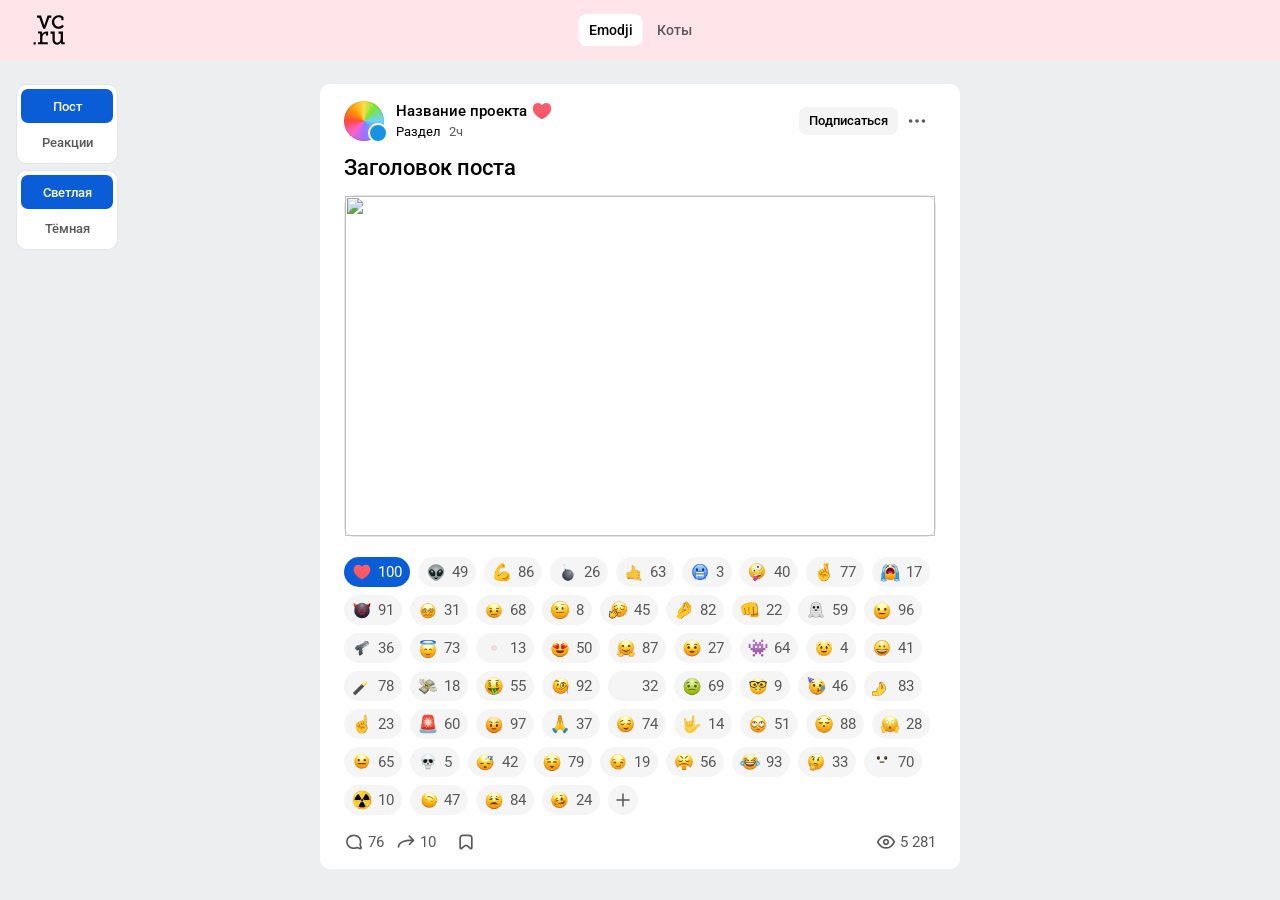
==== reactions/index.html @ 7b01ddb4 "Add files via upload" ====
<!DOCTYPE html>
<html lang="ru">
<head>
<meta charset="utf-8">
<meta name="viewport" content="width=device-width, initial-scale=1">
<title>vc.ru Card Template</title>
<link href="https://fonts.googleapis.com/css2?family=Roboto:wght@400;500;900&display=swap" rel="stylesheet">
<style>
  * { box-sizing: border-box; margin: 0; padding: 0; }

  body {
    background: #edeef0;
    font-family: 'Roboto', sans-serif;
    display: flex;
    justify-content: center;
    padding: 84px 16px 24px;
  }

  .site-header {
    position: fixed;
    top: 0;
    left: 0;
    z-index: 10;
    width: 100%;
    height: 60px;
    background: #FFE5EA;
    display: flex;
    align-items: center;
    padding: 0 24px;
  }

  .site-logo {
    display: flex;
    align-items: center;
    justify-content: center;
    width: 52px;
    height: 52px;
    color: #000;
  }

  .site-logo svg path {
    fill: currentColor;
  }

  .reaction-pack-switcher {
    position: absolute;
    left: 50%;
    transform: translateX(-50%);
    display: flex;
    align-items: center;
    gap: 4px;
  }

  .reaction-pack-link {
    padding: 6px 10px;
    color: #595959;
    border-radius: 8px;
    font-size: 14px;
    font-weight: 500;
    line-height: 20px;
    text-decoration: none;
  }

  .reaction-pack-link:hover { background: rgba(0, 0, 0, 0.06); }

  .reaction-pack-link.is-active {
    color: #000;
    background: #fff;
  }

  .reaction-pack-link:focus-visible {
    outline: 3px solid #418AF4;
    outline-offset: 1px;
  }

  .view-switcher,
  .theme-switcher {
    position: fixed;
    left: 16px;
    z-index: 9;
    display: flex;
    flex-direction: column;
    gap: 2px;
    padding: 4px;
    background: #fff;
    border: 1px solid rgba(0,0,0,0.10);
    border-radius: 10px;
  }

  .view-switcher { top: 84px; }
  .theme-switcher { top: 170px; }

  .view-switch,
  .theme-switch {
    width: 92px;
    height: 34px;
    padding: 0 10px;
    color: #595959;
    background: transparent;
    border: 0;
    border-radius: 7px;
    font-family: 'Roboto', sans-serif;
    font-size: 13px;
    font-weight: 500;
    cursor: pointer;
  }

  .view-switch:hover,
  .theme-switch:hover {
    background: #F4F4F4;
  }

  .view-switch.is-active,
  .theme-switch.is-active {
    color: #fff;
    background: #0B5DD7;
  }

  .view-switch:focus-visible,
  .theme-switch:focus-visible {
    outline: 3px solid #418AF4;
    outline-offset: 1px;
  }

  [hidden] {
    display: none !important;
  }

  /* Карточка */
  .post-card {
    width: 640px;
    max-width: 100%;
    background: #fff;
    border-radius: 10px;
    overflow: hidden;
  }

  .post-inner {
    padding: 0 24px;
  }

  /* Шапка */
  .post-header {
    display: flex;
    align-items: center;
    justify-content: space-between;
    padding: 16px 0 12px;
  }

  .author-block {
    display: flex;
    align-items: center;
    gap: 12px;
  }

  /* Аватар с градиентом */
  .avatar-wrap {
    position: relative;
    width: 40px;
    height: 40px;
    flex-shrink: 0;
  }

  .avatar-main {
    width: 40px;
    height: 40px;
    border-radius: 50%;
    background: conic-gradient(
      from 90deg,
      #6ed0ff 0deg,
      #61a1ff 42deg,
      #9d70ff 89deg,
      #ff60c7 137deg,
      #ff483e 180deg,
      #ff9400 223deg,
      #ffde48 270deg,
      #7ae632 306deg,
      #6fd1ff 359deg,
      #6ed0ff 360deg
    );
    outline: 1px solid rgba(0,0,0,0.10);
    outline-offset: -1px;
  }

  /* vc.ru-бейдж */
  .avatar-badge {
    position: absolute;
    bottom: -2px;
    right: -4px;
    width: 20px;
    height: 20px;
    border-radius: 50%;
    background: #1693E5;
    border: 2px solid #fff;
  }

  .author-info {
    display: flex;
    flex-direction: column;
    gap: 1px;
  }

  .author-name-row {
    display: flex;
    align-items: center;
    gap: 4px;
  }

  .author-name {
    font-size: 15px;
    font-weight: 500;
    color: #000;
    line-height: 22px;
  }

  .author-name-badge {
    width: 22px;
    height: 22px;
    flex-shrink: 0;
    display: flex;
    align-items: center;
    justify-content: center;
  }

  .author-name-badge-image {
    display: block;
    width: 100%;
    height: 100%;
    object-fit: contain;
  }

  .reaction-icon {
    display: flex;
    align-items: center;
    justify-content: center;
    width: 20px;
    height: 20px;
    flex-shrink: 0;
  }

  .reaction-icon-image {
    display: block;
    width: 100%;
    height: 100%;
    object-fit: contain;
  }

  .reaction-webp-image {
    display: block;
    width: 100%;
    height: 100%;
    object-fit: contain;
  }


  .author-meta {
    display: flex;
    align-items: center;
    gap: 8px;
  }

  .author-section {
    font-size: 13px;
    font-weight: 400;
    color: #000;
    line-height: 18px;
  }

  .author-time {
    font-size: 13px;
    color: #595959;
    line-height: 18px;
  }

  /* Кнопки справа */
  .header-actions {
    display: flex;
    align-items: center;
  }

  .btn-subscribe {
    font-family: 'Roboto', sans-serif;
    font-size: 13px;
    font-weight: 500;
    color: #000;
    background: #F4F4F4;
    border: none;
    border-radius: 8px;
    padding: 5px 10px;
    height: 28px;
    cursor: pointer;
    line-height: 18px;
  }
  .btn-subscribe:hover { background: #e8e8e8; }

  .btn-more {
    width: 38px;
    height: 38px;
    display: flex;
    align-items: center;
    justify-content: center;
    border: none;
    background: transparent;
    cursor: pointer;
    border-radius: 50%;
    padding: 9px 8px;
  }
  .btn-more:hover { background: #f4f4f4; }

  /* Заголовок */
  .post-title-row {
    padding-bottom: 12px;
    display: flex;
    align-items: center;
    gap: 6px;
  }

  .post-title {
    font-size: 22px;
    font-weight: 500;
    color: #000;
    line-height: 30px;
  }

  /* Контент-блок */
  .post-content {
    width: 592px;
    height: 342px;
    background: #fff;
    border-radius: 10px;
    border: 1px solid rgba(0,0,0,0.10);
    margin-bottom: 0;
    display: flex;
    align-items: center;
    justify-content: center;
    color: #bbb;
    font-size: 14px;
  }

  .post-image {
    display: block;
    width: 100%;
    height: 100%;
    object-fit: cover;
  }

  /* Реакции */
  .reactions-bar {
    padding-top: 20px;
    display: flex;
    align-items: center;
    flex-wrap: wrap;
    gap: 8px;
  }

  .reaction {
    display: flex;
    align-items: center;
    gap: 6px;
    padding: 4px 8px;
    border-radius: 80px;
    cursor: pointer;
    font-size: 15px;
    font-weight: 400;
    line-height: 22px;
    color: #595959;
  }

  .reaction-active {
    background: #0B5DD7;
    color: #fff;
  }

  .reaction-inactive {
    background: #F5F5F5;
  }
  .reaction-inactive:hover { background: #ebebeb; }

  .reaction-add {
    background: #F5F5F5;
    border-radius: 80px;
    width: 30px;
    height: 30px;
    display: flex;
    align-items: center;
    justify-content: center;
    cursor: pointer;
    color: #595959;
  }
  .reaction-add:hover { background: #ebebeb; }

  /* Экшен-бар */
  .action-bar {
    padding: 12px 0;
    display: flex;
    align-items: center;
    justify-content: space-between;
  }

  .action-left {
    display: flex;
    align-items: center;
    gap: 4px;
  }

  .action-btn {
    display: flex;
    align-items: center;
    gap: 4px;
    padding: 4px 8px 4px 0;
    border: none;
    background: transparent;
    cursor: pointer;
    border-radius: 56px;
    font-family: 'Roboto', sans-serif;
    font-size: 15px;
    color: #595959;
    line-height: 22px;
  }
  .action-btn:hover { background: #f4f4f4; }

  .action-icon-btn {
    width: 36px;
    height: 30px;
    display: flex;
    align-items: center;
    justify-content: center;
    border: none;
    background: transparent;
    cursor: pointer;
    border-radius: 8px;
    padding: 4px 8px;
  }
  .action-icon-btn:hover { background: #f4f4f4; }

  .action-right {
    display: flex;
    align-items: center;
    gap: 4px;
    padding-left: 12px;
    color: #595959;
    font-size: 15px;
    line-height: 22px;
  }


  body {
    align-items: flex-start;
    gap: 16px;
  }

  .reaction-panel {
    width: 290px;
    flex: 0 0 290px;
    display: grid;
    grid-template-columns: repeat(5, 44px);
    grid-auto-rows: 44px;
    column-gap: 12.5px;
    row-gap: 12px;
    padding: 10px;
    background: #fff;
    border-radius: 14px;
  }

  .reaction-panel-item {
    width: 44px;
    height: 44px;
    display: flex;
    align-items: center;
    justify-content: center;
  }

  .reaction-panel-image {
    display: block;
    width: 36px;
    height: 36px;
    object-fit: contain;
  }

  @media (max-width: 1000px) {
    body {
      flex-direction: column;
      align-items: center;
      padding-top: 180px;
    }

    .view-switcher {
      top: 68px;
    }

    .theme-switcher {
      top: 120px;
    }

    .view-switcher,
    .theme-switcher {
      flex-direction: row;
    }
  }

  /* Адаптив */
  @media (max-width: 640px) {
    body { padding: 180px 0 0; }
    .site-header { padding: 0 16px; }
    .post-card { border-radius: 0; }
    .post-content {
      width: 100%;
      height: auto;
      min-height: 400px;
    }
  }

  /* Темная тема */

  /* Плавные переходы */
  body, .site-header, .site-logo, .view-switcher, .theme-switcher, .view-switch, .theme-switch, .post-card, .post-title, .author-name, .author-time, .author-section,
  .btn-subscribe, .reaction-inactive, .reaction-add, .action-btn, .action-right,
  .post-content, .reaction-panel {
    transition: background-color 0.25s ease, color 0.25s ease, border-color 0.25s ease, box-shadow 0.25s ease;
  }

  /* Страница и карточка */
  [data-theme="dark"] body,
  [data-theme="dark"] .site-header,
  [data-theme="dark"] .view-switcher,
  [data-theme="dark"] .theme-switcher,
  [data-theme="dark"] .post-card,
  [data-theme="dark"] .reaction-panel { background: #000000; }
  [data-theme="dark"] .view-switcher,
  [data-theme="dark"] .theme-switcher { border-color: #2E2E2E; }
  [data-theme="dark"] .view-switch,
  [data-theme="dark"] .theme-switch { color: #969C9D; }
  [data-theme="dark"] .view-switch:hover,
  [data-theme="dark"] .theme-switch:hover { background: #333333; }
  [data-theme="dark"] .view-switch.is-active,
  [data-theme="dark"] .theme-switch.is-active { color: #FFFFFF; background: #418AF4; }
  [data-theme="dark"] .site-logo,
  [data-theme="dark"] .author-name,
  [data-theme="dark"] .author-section,
  [data-theme="dark"] .post-title { color: #FFFFFF; }
  [data-theme="dark"] .author-time { color: #969C9D; }
  [data-theme="dark"] .btn-subscribe { background: #333333; color: #FFFFFF; }
  [data-theme="dark"] .btn-subscribe:hover,
  [data-theme="dark"] .btn-more:hover { background: #2E2E2E; }
  [data-theme="dark"] .btn-more svg circle { fill: #FFFFFF; }
  [data-theme="dark"] .post-content { background: #000000; border-color: #2E2E2E; color: #969C9D; }
  [data-theme="dark"] .avatar-badge { border-color: #000000; }
  [data-theme="dark"] .reaction-pack-link { color: #969C9D; }
  [data-theme="dark"] .reaction-pack-link:hover { background: #333333; }
  [data-theme="dark"] .reaction-pack-link.is-active { color: #FFFFFF; background: #333333; }

  /* Реакции и экшен-бар */
  [data-theme="dark"] .reaction-active { background: #418AF4; color: #FFFFFF; }
  [data-theme="dark"] .reaction-inactive,
  [data-theme="dark"] .reaction-add { background: #333333; color: #969C9D; }
  [data-theme="dark"] .reaction-inactive:hover,
  [data-theme="dark"] .reaction-add:hover,
  [data-theme="dark"] .action-btn:hover,
  [data-theme="dark"] .action-icon-btn:hover { background: #2E2E2E; }
  [data-theme="dark"] .reaction-add svg path { stroke: #969C9D; }
  [data-theme="dark"] .action-btn { color: #FFFFFF; }
  [data-theme="dark"] .action-btn svg path,
  [data-theme="dark"] .action-icon-btn svg path { fill: #FFFFFF; }
  [data-theme="dark"] .action-right { color: #969C9D; }
  [data-theme="dark"] .action-right svg path { fill: #969C9D; }

  @media (prefers-reduced-motion: reduce) {
    body, .site-header, .site-logo, .view-switcher, .theme-switcher, .view-switch, .theme-switch, .post-card, .post-title, .author-name, .author-time, .author-section,
    .btn-subscribe, .reaction-inactive, .reaction-add, .action-btn, .action-right,
    .post-content, .reaction-panel {
      transition: none;
    }
  }
</style>
</head>
<body>

<header class="site-header">
  <div class="site-logo" aria-label="Логотип">
    <svg width="52" height="52" viewBox="0 0 52 52" fill="none" xmlns="http://www.w3.org/2000/svg" aria-hidden="true">
      <g clip-path="url(#clip0_24133_20602)">
        <path fill-rule="evenodd" clip-rule="evenodd" d="M34.5684 24.8497C36.8808 24.8497 38.6215 23.8743 39.9057 22.178L38.1906 20.8529C37.3202 22.0054 36.0019 22.6657 34.5684 22.6657C32.0598 22.6657 30.2423 20.5983 30.2423 18.0604C30.2423 15.5224 32.0299 13.3384 34.6409 13.3384C35.8014 13.3384 36.6205 13.6147 37.3373 14.0636V16.295H39.4961V13.0406L39.0822 12.7126C37.8962 11.7673 36.083 11.2667 34.5684 11.2667C30.8652 11.2667 27.8531 14.3139 27.8531 18.0604C27.8531 21.8025 30.8652 24.8497 34.5684 24.8497ZM39.0481 38.2515L38.9713 35.1223V27.4912H34.4703V29.6752H36.6973V34.8547C36.6973 37.0862 35.0121 38.6659 33.3141 38.6659C31.6161 38.6659 30.7287 37.4746 30.7287 35.2431V27.4912H26.522V29.6752H28.4547V35.623C28.4547 38.6486 30.1314 40.7333 33.1221 40.7333C34.8415 40.7333 36.1512 39.7708 36.932 38.2817H36.9661L37.2733 40.3621H40.7333V38.2558H39.0481V38.2515ZM27.354 11.5861H23.6038L20.34 21.1724H20.2888L17.0421 11.5861H13.0445V13.7701H15.2929L19.1625 24.6987H21.2189V24.6944L25.2549 13.7701H27.354V11.5861ZM9.53333 40.3885H11.7561V38.1393H9.53333V40.3885ZM18.1216 30.0249H18.096L17.9552 27.4913H13.9875V29.481H16.0993V38.2515H13.9875V40.3578H23.7959V38.2904H18.3349V32.9987C18.5823 31.0823 20.003 29.4465 21.94 29.4465H21.9741L21.9357 31.406H24.0945V27.4524H22.388C20.434 27.4481 18.9834 28.5185 18.1216 30.0249Z" fill="black"/>
      </g>
      <defs>
        <clipPath id="clip0_24133_20602">
          <rect width="52" height="52" fill="white"/>
        </clipPath>
      </defs>
    </svg>
  </div>
  <nav class="reaction-pack-switcher" aria-label="Набор реакций">
    <a class="reaction-pack-link is-active" href="#emodji" data-reaction-pack="emodji" aria-current="page">Emodji</a>
    <a class="reaction-pack-link" href="#cats" data-reaction-pack="cats">Коты</a>
  </nav>
</header>

<nav class="view-switcher" aria-label="Отображаемый раздел">
  <button class="view-switch is-active" type="button" data-view="post" aria-pressed="true">Пост</button>
  <button class="view-switch" type="button" data-view="reactions" aria-pressed="false">Реакции</button>
</nav>

<nav class="theme-switcher" aria-label="Цветовая тема">
  <button class="theme-switch is-active" type="button" data-theme-option="light" aria-pressed="true">Светлая</button>
  <button class="theme-switch" type="button" data-theme-option="dark" aria-pressed="false">Тёмная</button>
</nav>

<div class="post-card">
  <div class="post-inner">

    <!-- Шапка -->
    <div class="post-header">
      <div class="author-block">
        <div class="avatar-wrap">
          <div class="avatar-main"></div>
          <div class="avatar-badge"></div>
        </div>
        <div class="author-info">
          <div class="author-name-row">
            <div class="author-name">Название проекта</div>
            <div class="author-name-badge">
              <svg width="22" height="22" viewBox="0 0 22 22" fill="none" xmlns="http://www.w3.org/2000/svg" aria-hidden="true">
                <g clip-path="url(#clip0_26708_34256)">
                  <path d="M2.06588 6.68558C2.60273 4.70211 4.16383 2.95898 6.802 2.95898C9.77842 2.95898 11 5.22972 11 5.22972C11 5.22972 12.3653 2.95898 15.1981 2.95898C18.0309 2.95898 19.3974 4.70211 19.9342 6.68558C21.1367 11.1284 17.5903 14.987 14.3477 17.2689C13.4576 17.8954 12.4776 18.6201 11.4327 18.9642C11.3613 18.9877 11.1937 19.041 11 19.041C10.8064 19.041 10.6388 18.9877 10.5674 18.9642C9.5121 18.6166 8.5539 17.9034 7.65237 17.2689C4.40983 14.987 0.863367 11.1284 2.06588 6.68558Z" fill="url(#paint0_linear_26708_34256)"/>
                </g>
                <defs>
                  <linearGradient id="paint0_linear_26708_34256" x1="11" y1="2.95898" x2="11" y2="19.041" gradientUnits="userSpaceOnUse">
                    <stop stop-color="#FF5D6D"/>
                    <stop offset="1" stop-color="#F35565"/>
                  </linearGradient>
                  <clipPath id="clip0_26708_34256">
                    <rect width="22" height="22" fill="white"/>
                  </clipPath>
                </defs>
              </svg>
            </div>
          </div>
          <div class="author-meta">
            <span class="author-section">Раздел</span>
            <span class="author-time">2ч</span>
          </div>
        </div>
      </div>
      <div class="header-actions">
        <button class="btn-subscribe">Подписаться</button>
        <button class="btn-more">
          <svg width="22" height="22" viewBox="0 0 22 22" fill="none">
            <circle cx="4.58" cy="11" r="1.83" fill="#595959"/>
            <circle cx="11" cy="11" r="1.83" fill="#595959"/>
            <circle cx="17.42" cy="11" r="1.83" fill="#595959"/>
          </svg>
        </button>
      </div>
    </div>

    <!-- Заголовок -->
    <div class="post-title-row">
      <span class="post-title">Заголовок поста</span>
    </div>

    <!-- Контент-блок: сюда вставляется содержимое карточки -->
    <div class="post-content" id="card-content">
      <img class="post-image" src="https://leonardo.osnova.io/1aeb8ae7-e72a-5de4-bb9d-da92a5be8b48/-/scale_crop/592x/-/format/webp/" alt="">
    </div>

    <!-- Реакции -->
    <div class="reactions-bar">
      <!-- Активная реакция (лайк) -->
      <div class="reaction reaction-active">
        <svg width="20" height="20" viewBox="0 0 20 20" fill="none">
          <path d="M1.878 6.078C2.366 4.275 3.785 2.69 6.184 2.69C8.889 2.69 10 4.754 10 4.754C10 4.754 11.241 2.69 13.816 2.69C16.392 2.69 17.634 4.275 18.122 6.078C19.215 10.117 15.991 13.625 13.043 15.699C12.234 16.268 11.343 16.927 10.393 17.24C10.328 17.261 10.176 17.31 10 17.31C9.824 17.31 9.672 17.261 9.607 17.24C8.647 16.924 7.776 16.276 6.957 15.699C4.009 13.625 0.785 10.117 1.878 6.078Z" fill="url(#heartGrad)"/>
          <defs>
            <linearGradient id="heartGrad" x1="10" y1="2.69" x2="10" y2="17.31" gradientUnits="userSpaceOnUse">
              <stop stop-color="#FF5D6D"/>
              <stop offset="1" stop-color="#F35565"/>
            </linearGradient>
          </defs>
        </svg>
        <span style="color:#fff;font-weight:400">100</span>
      </div>

      <!-- Все Lottie-реакции добавляются из встроенных данных ниже -->

      <!-- Кнопка добавить реакцию -->
      <div class="reaction-add" title="Добавить реакцию" aria-label="Добавить реакцию">
        <svg width="16" height="16" viewBox="0 0 16 16" fill="none">
          <path d="M8 2v12M2 8h12" stroke="#595959" stroke-width="1.5" stroke-linecap="round"/>
        </svg>
      </div>
    </div>

    <!-- Экшен-бар -->
    <div class="action-bar">
      <div class="action-left">
        <!-- Комментарии -->
        <button class="action-btn">
          <svg width="20" height="20" viewBox="0 0 20 20" fill="none">
            <path fill-rule="evenodd" clip-rule="evenodd" d="M17.48 9.78C17.48 5.28 13.83 2.5 9.78 2.5C5.74 2.5 2.1 5.27 2.08 9.75C2.07 14.24 5.64 17.06 9.78 17.06C10.87 17.06 11.74 17 12.8 16.58C12.96 16.52 13.22 16.52 13.47 16.6L16.01 17.44C16.61 17.63 17.14 17.34 17.44 17.04C17.76 16.73 18.03 16.2 17.87 15.59L17.06 13.08C16.95 12.75 16.95 12.38 17.02 12.19L17.06 12.06C17.29 11.42 17.48 10.89 17.48 9.78ZM9.78 4.17C6.46 4.17 3.75 6.38 3.75 9.78C3.75 13.18 6.46 15.39 9.78 15.39C10.8 15.39 11.42 15.34 12.18 15.04C12.79 14.79 13.47 14.84 14 15.02L16.16 15.74L15.43 13.56C15.29 13.01 15.22 12.25 15.45 11.62L15.5 11.48C15.7 10.91 15.82 10.6 15.82 9.78C15.82 6.38 13.1 4.17 9.78 4.17Z" fill="#595959"/>
          </svg>
          76
        </button>

        <!-- Репост -->
        <button class="action-btn">
          <svg width="20" height="20" viewBox="0 0 20 20" fill="none">
            <path fill-rule="evenodd" clip-rule="evenodd" d="M12.74 3.578C13.07 3.253 13.6 3.253 13.92 3.578L18.09 7.744C18.41 8.07 18.41 8.597 18.09 8.923L13.92 13.09C13.6 13.415 13.07 13.415 12.74 13.09C12.42 12.764 12.42 12.237 12.74 11.911L15.42 9.234C12.84 9.015 9.97 9.331 7.66 10.203C4.98 11.214 3.33 12.843 3.33 15C3.33 15.46 2.96 15.834 2.5 15.834C2.04 15.833 1.67 15.46 1.67 15C1.67 11.797 4.15 9.746 7.07 8.643C9.64 7.674 12.76 7.336 15.56 7.573L12.74 4.756C12.42 4.43 12.42 3.903 12.74 3.578Z" fill="#595959"/>
          </svg>
          10
        </button>

        <!-- Закладка -->
        <button class="action-icon-btn">
          <svg width="20" height="20" viewBox="0 0 20 20" fill="none" xmlns="http://www.w3.org/2000/svg">
            <path fill-rule="evenodd" clip-rule="evenodd" d="M3.33331 5.83333C3.33331 3.99238 4.8257 2.5 6.66665 2.5H13.3333C15.1743 2.5 16.6666 3.99238 16.6666 5.83333V15.8712C16.6666 17.2271 15.1039 17.9867 14.0377 17.1489L10.4376 14.3203C10.1808 14.1185 9.81921 14.1185 9.56236 14.3203L5.96227 17.1489C4.89606 17.9867 3.33331 17.2271 3.33331 15.8712V5.83333ZM6.66665 4.16667C5.74617 4.16667 4.99998 4.91286 4.99998 5.83333V15.7854L8.53265 13.0098C9.39386 12.3331 10.6061 12.3331 11.4673 13.0098L15 15.7854V5.83333C15 4.91286 14.2538 4.16667 13.3333 4.16667H6.66665Z" fill="#595959"/>
          </svg>
        </button>
      </div>

      <!-- Просмотры -->
      <div class="action-right">
        <svg width="20" height="20" viewBox="0 0 20 20" fill="none" xmlns="http://www.w3.org/2000/svg">
          <path fill-rule="evenodd" clip-rule="evenodd" d="M2.6551 9.99998C3.51286 11.3377 4.32593 12.5193 5.37099 13.409C6.49234 14.3637 7.90686 15 10 15C12.0932 15 13.5077 14.3637 14.6291 13.409C15.6741 12.5193 16.4872 11.3377 17.345 9.99998C16.4872 8.66223 15.6741 7.48067 14.6291 6.59094C13.5077 5.63623 12.0932 4.99998 10 4.99998C7.90686 4.99998 6.49234 5.63623 5.37099 6.59094C4.32593 7.48067 3.51286 8.66223 2.6551 9.99998ZM4.29055 5.3219C5.7126 4.1112 7.50989 3.33331 10 3.33331C12.4902 3.33331 14.2875 4.1112 15.7095 5.3219C17.0929 6.49969 18.0937 8.0692 19.0367 9.55301C19.21 9.82578 19.21 10.1742 19.0367 10.4469C18.0937 11.9308 17.0929 13.5003 15.7095 14.6781C14.2875 15.8888 12.4902 16.6666 10 16.6666C7.50989 16.6666 5.7126 15.8888 4.29055 14.6781C2.90716 13.5003 1.90635 11.9308 0.963382 10.4469C0.790038 10.1742 0.790038 9.82578 0.963382 9.55301C1.90635 8.0692 2.90716 6.49969 4.29055 5.3219ZM10 8.54165C9.19463 8.54165 8.54171 9.19456 8.54171 9.99998C8.54171 10.8054 9.19463 11.4583 10 11.4583C10.8055 11.4583 11.4584 10.8054 11.4584 9.99998C11.4584 9.19456 10.8055 8.54165 10 8.54165ZM6.87504 9.99998C6.87504 8.27409 8.27415 6.87498 10 6.87498C11.7259 6.87498 13.125 8.27409 13.125 9.99998C13.125 11.7259 11.7259 13.125 10 13.125C8.27415 13.125 6.87504 11.7259 6.87504 9.99998Z" fill="white"/>
          <path fill-rule="evenodd" clip-rule="evenodd" d="M2.6551 9.99998C3.51286 11.3377 4.32593 12.5193 5.37099 13.409C6.49234 14.3637 7.90686 15 10 15C12.0932 15 13.5077 14.3637 14.6291 13.409C15.6741 12.5193 16.4872 11.3377 17.345 9.99998C16.4872 8.66223 15.6741 7.48067 14.6291 6.59094C13.5077 5.63623 12.0932 4.99998 10 4.99998C7.90686 4.99998 6.49234 5.63623 5.37099 6.59094C4.32593 7.48067 3.51286 8.66223 2.6551 9.99998ZM4.29055 5.3219C5.7126 4.1112 7.50989 3.33331 10 3.33331C12.4902 3.33331 14.2875 4.1112 15.7095 5.3219C17.0929 6.49969 18.0937 8.0692 19.0367 9.55301C19.21 9.82578 19.21 10.1742 19.0367 10.4469C18.0937 11.9308 17.0929 13.5003 15.7095 14.6781C14.2875 15.8888 12.4902 16.6666 10 16.6666C7.50989 16.6666 5.7126 15.8888 4.29055 14.6781C2.90716 13.5003 1.90635 11.9308 0.963382 10.4469C0.790038 10.1742 0.790038 9.82578 0.963382 9.55301C1.90635 8.0692 2.90716 6.49969 4.29055 5.3219ZM10 8.54165C9.19463 8.54165 8.54171 9.19456 8.54171 9.99998C8.54171 10.8054 9.19463 11.4583 10 11.4583C10.8055 11.4583 11.4584 10.8054 11.4584 9.99998C11.4584 9.19456 10.8055 8.54165 10 8.54165ZM6.87504 9.99998C6.87504 8.27409 8.27415 6.87498 10 6.87498C11.7259 6.87498 13.125 8.27409 13.125 9.99998C13.125 11.7259 11.7259 13.125 10 13.125C8.27415 13.125 6.87504 11.7259 6.87504 9.99998Z" fill="black" fill-opacity="0.65"/>
        </svg>
        5 281
      </div>
    </div>

  </div>
</div>



<aside class="reaction-panel" id="reaction-panel" aria-label="Все реакции" hidden></aside>

<script>
  const webpReactions = [{"name":"alien","count":49,"src":"webp/alien.webp"},{"name":"biceps","count":86,"src":"webp/biceps.webp"},{"name":"bomb","count":26,"src":"webp/bomb.webp"},{"name":"call_me_hand","count":63,"src":"webp/call_me_hand.webp"},{"name":"cold","count":3,"src":"webp/cold.webp"},{"name":"crazy","count":40,"src":"webp/crazy.webp"},{"name":"crossed","count":77,"src":"webp/crossed.webp"},{"name":"crying","count":17,"src":"webp/crying.webp"},{"name":"devil2","count":91,"src":"webp/devil2.webp"},{"name":"dizzy","count":31,"src":"webp/dizzy.webp"},{"name":"explosion","count":68,"src":"webp/explosion.webp"},{"name":"eyebrow","count":8,"src":"webp/eyebrow.webp"},{"name":"facepalm","count":45,"src":"webp/facepalm.webp"},{"name":"fingers","count":82,"src":"webp/fingers.webp"},{"name":"fist","count":22,"src":"webp/fist.webp"},{"name":"ghost","count":59,"src":"webp/ghost.webp"},{"name":"grimacing","count":96,"src":"webp/grimacing.webp"},{"name":"Gun","count":36,"src":"webp/Gun.webp"},{"name":"halo","count":73,"src":"webp/halo.webp"},{"name":"heal","count":13,"src":"webp/heal.webp"},{"name":"heart_eyes","count":50,"src":"webp/heart_eyes.webp"},{"name":"hugging","count":87,"src":"webp/hugging.webp"},{"name":"hushed","count":27,"src":"webp/hushed.webp"},{"name":"invader","count":64,"src":"webp/invader.webp"},{"name":"Kissing","count":4,"src":"webp/Kissing.webp"},{"name":"laugh","count":41,"src":"webp/laugh.webp"},{"name":"magic_wand","count":78,"src":"webp/magic_wand.webp"},{"name":"money","count":18,"src":"webp/money.webp"},{"name":"money_mouth","count":55,"src":"webp/money_mouth.webp"},{"name":"monocle","count":92,"src":"webp/monocle.webp"},{"name":"nails","count":32,"src":"webp/nails.webp"},{"name":"nauseated","count":69,"src":"webp/nauseated.webp"},{"name":"nerd","count":9,"src":"webp/nerd.webp"},{"name":"party","count":46,"src":"webp/party.webp"},{"name":"pinched","count":83,"src":"webp/pinched.webp"},{"name":"point_finger","count":23,"src":"webp/point_finger.webp"},{"name":"police_car","count":60,"src":"webp/police_car.webp"},{"name":"pouting","count":97,"src":"webp/pouting.webp"},{"name":"pray","count":37,"src":"webp/pray.webp"},{"name":"relieved","count":74,"src":"webp/relieved.webp"},{"name":"rock","count":14,"src":"webp/rock.webp"},{"name":"rolling_eyes","count":51,"src":"webp/rolling_eyes.webp"},{"name":"sad","count":88,"src":"webp/sad.webp"},{"name":"scream","count":28,"src":"webp/scream.webp"},{"name":"shushing","count":65,"src":"webp/shushing.webp"},{"name":"skull","count":5,"src":"webp/skull.webp"},{"name":"sleep","count":42,"src":"webp/sleep.webp"},{"name":"smiling","count":79,"src":"webp/smiling.webp"},{"name":"smirking","count":19,"src":"webp/smirking.webp"},{"name":"steam_nose","count":56,"src":"webp/steam_nose.webp"},{"name":"tear_laugh","count":93,"src":"webp/tear_laugh.webp"},{"name":"thinking","count":33,"src":"webp/thinking.webp"},{"name":"tongue","count":70,"src":"webp/tongue.webp"},{"name":"toxic","count":10,"src":"webp/toxic.webp"},{"name":"upside-down","count":47,"src":"webp/upside-down.webp"},{"name":"weary","count":84,"src":"webp/weary.webp"},{"name":"woozy","count":24,"src":"webp/woozy.webp"}];
  const catReactionFiles = [
    '5.webp', '2.webp', '1.webp', '3.webp', '4.webp',
    'screamingcat.webp', 'catcried.png', 'alarm-dancing-cat.webp', 'bhacker.webp', 'slurrpcat.webp',
    '11.png', '7.png', '8.png', '9.png', '10.png',
    'drollingcat.png', 'droolingcatking.png', 'droolingcatwizard.png', 'catnoted.png', 'sigma-cat.png',
    'shhhhh.png', 'fight.png', 'moneyhands.png', 'noodles.png', 'redcard.png',
    'greencatmeme.png', 'shocked.png', 'plotting.png', 'catfedora.webp', 'catwave.webp',
    'partycat.webp', 'blehcat.webp', 'catexplode.webp', 'evilcat.webp', 'catlaugh.webp',
    'sneakycat.webp', 'nono.webp', 'sir-salad.png', 'cat-tanghoa.png', 'catlust.png',
    'gomamassage.webp', 'gomaheartarrow.webp', 'gomaguns.webp', 'kittytwerk.webp', 'peachpuke.webp',
    'pawpress.webp', 'happycat.webp', 'gomabedtime.webp', 'gomadance.webp', 'meowparty.webp',
    'meowheartslam.webp', 'meowattention.webp', 'catpikachu.png', 'meowpeek.png', 'meowknife.png',
    '6.png', 'redblob.webp', 'angrytigercub.webp'
  ];
  const catReactions = catReactionFiles.map((file, index) => ({
    name: file.replace(/\.[^.]+$/, ''),
    count: index + 1,
    src: `cats-webp/${file}`,
  }));
  const reactionPacks = { emodji: webpReactions, cats: catReactions };
  const panelReactionNames = [
    'laugh', 'tear_laugh', 'Kissing', 'crying', 'grimacing',
    'relieved', 'sad', 'nerd', 'monocle', 'scream',
    'upside-down', 'crazy', 'hugging', 'hushed', 'sleep',
    'halo', 'money_mouth', 'weary', 'steam_nose', 'smiling',
    'heart_eyes', 'shushing', 'thinking', 'eyebrow', 'woozy',
    'nauseated', 'cold', 'pouting', 'devil2',
    'facepalm', 'smirking', 'rolling_eyes', 'explosion', 'party',
    'dizzy', 'pinched', 'fist', 'rock', 'fingers',
    'nails', 'pray', 'biceps', 'point_finger', 'crossed',
    'call_me_hand', 'invader', 'ghost', 'alien', 'Gun',
    'skull', 'toxic', 'tongue', 'bomb', 'money',
    'heal', 'magic_wand', 'police_car'
  ];

  function createReactionImage(reaction, className, isPaused = false) {
    const image = document.createElement('img');
    image.className = className;
    image.dataset.animationSrc = reaction.src;
    if (!isPaused) image.src = reaction.src;
    image.alt = '';
    image.draggable = false;
    return image;
  }

  function mountReactions(packName) {
    const reactionsBar = document.querySelector('.reactions-bar');
    const addReactionButton = document.querySelector('.reaction-add');
    const reactionPanel = document.getElementById('reaction-panel');
    const reactions = reactionPacks[packName];

    reactionsBar.querySelectorAll('.reaction-inactive').forEach((item) => item.remove());
    reactionPanel.replaceChildren();

    reactions.forEach((reaction) => {
      const barItem = document.createElement('div');
      barItem.className = 'reaction reaction-inactive';
      barItem.title = reaction.name;
      barItem.setAttribute('aria-label', `${reaction.name}: ${reaction.count}`);

      const icon = document.createElement('span');
      icon.className = 'reaction-icon';
      icon.appendChild(createReactionImage(reaction, 'reaction-webp-image'));

      const count = document.createElement('span');
      count.textContent = reaction.count;
      barItem.append(icon, count);
      reactionsBar.insertBefore(barItem, addReactionButton);
    });

    const panelReactions = packName === 'emodji'
      ? panelReactionNames.map((name) => reactions.find((reaction) => reaction.name === name))
      : reactions;
    panelReactions.forEach((reaction) => {
      const panelItem = document.createElement('div');
      panelItem.className = 'reaction-panel-item';
      panelItem.title = reaction.name;
      panelItem.appendChild(createReactionImage(reaction, 'reaction-panel-image', reactionPanel.hidden));
      reactionPanel.appendChild(panelItem);
    });
  }

  mountReactions('emodji');

  const reactionPackLinks = document.querySelectorAll('.reaction-pack-link');

  function setReactionPack(packName) {
    mountReactions(packName);
    reactionPackLinks.forEach((link) => {
      const isActive = link.dataset.reactionPack === packName;
      link.classList.toggle('is-active', isActive);
      link.toggleAttribute('aria-current', isActive);
    });
  }

  reactionPackLinks.forEach((link) => {
    link.addEventListener('click', (event) => {
      event.preventDefault();
      const packName = link.dataset.reactionPack;
      if (link.classList.contains('is-active')) return;
      setReactionPack(packName);
    });
  });

  const postCard = document.querySelector('.post-card');
  const reactionPanel = document.getElementById('reaction-panel');
  const viewSwitchButtons = document.querySelectorAll('.view-switch');

  function pauseImages(container) {
    container.querySelectorAll('img[src]').forEach((image) => {
      if (!image.dataset.animationSrc) image.dataset.animationSrc = image.getAttribute('src');
      image.removeAttribute('src');
    });
  }

  function resumeImages(container) {
    container.querySelectorAll('img[data-animation-src]:not([src])').forEach((image) => {
      image.src = image.dataset.animationSrc;
    });
  }

  function setActiveView(view) {
    const showPost = view === 'post';
    const visibleView = showPost ? postCard : reactionPanel;
    const hiddenView = showPost ? reactionPanel : postCard;

    pauseImages(hiddenView);
    hiddenView.hidden = true;
    visibleView.hidden = false;
    resumeImages(visibleView);

    viewSwitchButtons.forEach((button) => {
      const isActive = button.dataset.view === view;
      button.classList.toggle('is-active', isActive);
      button.setAttribute('aria-pressed', String(isActive));
    });
  }

  viewSwitchButtons.forEach((button) => {
    button.addEventListener('click', () => {
      if (button.getAttribute('aria-pressed') === 'true') return;
      setActiveView(button.dataset.view);
    });
  });

  const badgeUploadMessage = 'Перетащите картинку в формате SVG, PNG, JPG, JPEG, WEBP или GIF.';
  const supportedBadgeExtensions = ['svg', 'png', 'jpg', 'jpeg', 'webp', 'gif'];

  // Переключение темы
  const themeSwitchButtons = document.querySelectorAll('.theme-switch');

  function setTheme(theme) {
    const html = document.documentElement;

    if (theme === 'dark') {
      html.setAttribute('data-theme', 'dark');
    } else {
      html.removeAttribute('data-theme');
    }

    themeSwitchButtons.forEach((button) => {
      const isActive = button.dataset.themeOption === theme;
      button.classList.toggle('is-active', isActive);
      button.setAttribute('aria-pressed', String(isActive));
    });
  }

  themeSwitchButtons.forEach((button) => {
    button.addEventListener('click', () => {
      if (button.getAttribute('aria-pressed') === 'true') return;
      setTheme(button.dataset.themeOption);
    });
  });

  function isSupportedBadgeImage(file) {
    const extension = file.name.split('.').pop().toLowerCase();
    return file.type.startsWith('image/') || supportedBadgeExtensions.includes(extension);
  }

  function showBadgeUploadAlert() {
    alert(badgeUploadMessage);
  }

  function replaceImageContent(container, src, className) {
    container.innerHTML = '';

    const image = document.createElement('img');
    image.className = className;
    image.alt = '';

    if (container.closest('[hidden]')) {
      image.dataset.animationSrc = src;
    } else {
      image.src = src;
    }

    container.appendChild(image);
  }

  document.addEventListener('dragover', (event) => {
    event.preventDefault();
  });

  document.addEventListener('drop', (event) => {
    event.preventDefault();

    const file = event.dataTransfer.files[0];
    if (!file || !isSupportedBadgeImage(file)) {
      showBadgeUploadAlert();
      return;
    }

    const reader = new FileReader();

    reader.addEventListener('load', () => {
      const badge = document.querySelector('.author-name-badge');
      replaceImageContent(badge, reader.result, 'author-name-badge-image');
    });

    reader.addEventListener('error', showBadgeUploadAlert);
    reader.readAsDataURL(file);
  });
</script>

</body>
</html>
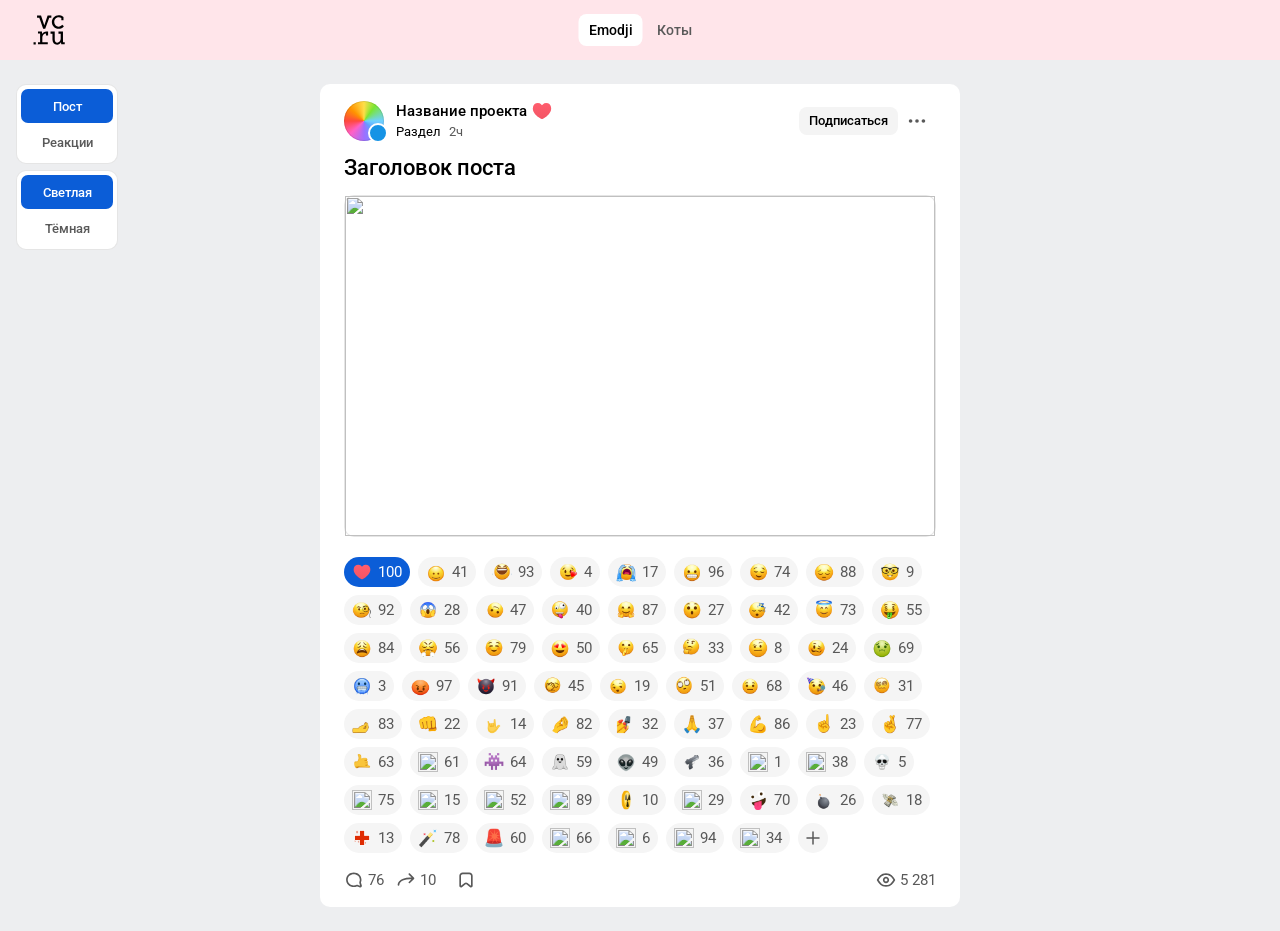
==== commit 8b43af60: "Add files via upload" ====
--- a/reactions/index.html
+++ b/reactions/index.html
@@ -733,20 +733,20 @@
 <aside class="reaction-panel" id="reaction-panel" aria-label="Все реакции" hidden></aside>
 
 <script>
-  const webpReactions = [{"name":"alien","count":49,"src":"webp/alien.webp"},{"name":"biceps","count":86,"src":"webp/biceps.webp"},{"name":"bomb","count":26,"src":"webp/bomb.webp"},{"name":"call_me_hand","count":63,"src":"webp/call_me_hand.webp"},{"name":"cold","count":3,"src":"webp/cold.webp"},{"name":"crazy","count":40,"src":"webp/crazy.webp"},{"name":"crossed","count":77,"src":"webp/crossed.webp"},{"name":"crying","count":17,"src":"webp/crying.webp"},{"name":"devil2","count":91,"src":"webp/devil2.webp"},{"name":"dizzy","count":31,"src":"webp/dizzy.webp"},{"name":"explosion","count":68,"src":"webp/explosion.webp"},{"name":"eyebrow","count":8,"src":"webp/eyebrow.webp"},{"name":"facepalm","count":45,"src":"webp/facepalm.webp"},{"name":"fingers","count":82,"src":"webp/fingers.webp"},{"name":"fist","count":22,"src":"webp/fist.webp"},{"name":"ghost","count":59,"src":"webp/ghost.webp"},{"name":"grimacing","count":96,"src":"webp/grimacing.webp"},{"name":"Gun","count":36,"src":"webp/Gun.webp"},{"name":"halo","count":73,"src":"webp/halo.webp"},{"name":"heal","count":13,"src":"webp/heal.webp"},{"name":"heart_eyes","count":50,"src":"webp/heart_eyes.webp"},{"name":"hugging","count":87,"src":"webp/hugging.webp"},{"name":"hushed","count":27,"src":"webp/hushed.webp"},{"name":"invader","count":64,"src":"webp/invader.webp"},{"name":"Kissing","count":4,"src":"webp/Kissing.webp"},{"name":"laugh","count":41,"src":"webp/laugh.webp"},{"name":"magic_wand","count":78,"src":"webp/magic_wand.webp"},{"name":"money","count":18,"src":"webp/money.webp"},{"name":"money_mouth","count":55,"src":"webp/money_mouth.webp"},{"name":"monocle","count":92,"src":"webp/monocle.webp"},{"name":"nails","count":32,"src":"webp/nails.webp"},{"name":"nauseated","count":69,"src":"webp/nauseated.webp"},{"name":"nerd","count":9,"src":"webp/nerd.webp"},{"name":"party","count":46,"src":"webp/party.webp"},{"name":"pinched","count":83,"src":"webp/pinched.webp"},{"name":"point_finger","count":23,"src":"webp/point_finger.webp"},{"name":"police_car","count":60,"src":"webp/police_car.webp"},{"name":"pouting","count":97,"src":"webp/pouting.webp"},{"name":"pray","count":37,"src":"webp/pray.webp"},{"name":"relieved","count":74,"src":"webp/relieved.webp"},{"name":"rock","count":14,"src":"webp/rock.webp"},{"name":"rolling_eyes","count":51,"src":"webp/rolling_eyes.webp"},{"name":"sad","count":88,"src":"webp/sad.webp"},{"name":"scream","count":28,"src":"webp/scream.webp"},{"name":"shushing","count":65,"src":"webp/shushing.webp"},{"name":"skull","count":5,"src":"webp/skull.webp"},{"name":"sleep","count":42,"src":"webp/sleep.webp"},{"name":"smiling","count":79,"src":"webp/smiling.webp"},{"name":"smirking","count":19,"src":"webp/smirking.webp"},{"name":"steam_nose","count":56,"src":"webp/steam_nose.webp"},{"name":"tear_laugh","count":93,"src":"webp/tear_laugh.webp"},{"name":"thinking","count":33,"src":"webp/thinking.webp"},{"name":"tongue","count":70,"src":"webp/tongue.webp"},{"name":"toxic","count":10,"src":"webp/toxic.webp"},{"name":"upside-down","count":47,"src":"webp/upside-down.webp"},{"name":"weary","count":84,"src":"webp/weary.webp"},{"name":"woozy","count":24,"src":"webp/woozy.webp"}];
+  const webpReactions = [{"name":"alien","count":49,"src":"webp/alien.webp"},{"name":"biceps","count":86,"src":"webp/biceps.webp"},{"name":"bomb","count":26,"src":"webp/bomb.webp"},{"name":"call_me_hand","count":63,"src":"webp/call_me_hand.webp"},{"name":"cold","count":3,"src":"webp/cold.webp"},{"name":"crazy","count":40,"src":"webp/crazy.webp"},{"name":"crossed","count":77,"src":"webp/crossed.webp"},{"name":"crying","count":17,"src":"webp/crying.webp"},{"name":"devil2","count":91,"src":"webp/devil2.webp"},{"name":"dizzy","count":31,"src":"webp/dizzy.webp"},{"name":"explosion","count":68,"src":"webp/explosion.webp"},{"name":"eyebrow","count":8,"src":"webp/eyebrow.webp"},{"name":"facepalm","count":45,"src":"webp/facepalm.webp"},{"name":"fingers","count":82,"src":"webp/fingers.webp"},{"name":"fist","count":22,"src":"webp/fist.webp"},{"name":"ghost","count":59,"src":"webp/ghost.webp"},{"name":"grimacing","count":96,"src":"webp/grimacing.webp"},{"name":"Gun","count":36,"src":"webp/Gun.webp"},{"name":"halo","count":73,"src":"webp/halo.webp"},{"name":"heal","count":13,"src":"webp/heal.webp"},{"name":"heart_eyes","count":50,"src":"webp/heart_eyes.webp"},{"name":"hugging","count":87,"src":"webp/hugging.webp"},{"name":"hushed","count":27,"src":"webp/hushed.webp"},{"name":"invader","count":64,"src":"webp/invader.webp"},{"name":"Kissing","count":4,"src":"webp/Kissing.webp"},{"name":"laugh","count":41,"src":"webp/laugh.webp"},{"name":"magic_wand","count":78,"src":"webp/magic_wand.webp"},{"name":"money","count":18,"src":"webp/money.webp"},{"name":"money_mouth","count":55,"src":"webp/money_mouth.webp"},{"name":"monocle","count":92,"src":"webp/monocle.webp"},{"name":"nails","count":32,"src":"webp/nails.webp"},{"name":"nauseated","count":69,"src":"webp/nauseated.webp"},{"name":"nerd","count":9,"src":"webp/nerd.webp"},{"name":"party","count":46,"src":"webp/party.webp"},{"name":"pinched","count":83,"src":"webp/pinched.webp"},{"name":"point_finger","count":23,"src":"webp/point_finger.webp"},{"name":"police_car","count":60,"src":"webp/police_car.webp"},{"name":"pouting","count":97,"src":"webp/pouting.webp"},{"name":"pray","count":37,"src":"webp/pray.webp"},{"name":"relieved","count":74,"src":"webp/relieved.webp"},{"name":"rock","count":14,"src":"webp/rock.webp"},{"name":"rolling_eyes","count":51,"src":"webp/rolling_eyes.webp"},{"name":"sad","count":88,"src":"webp/sad.webp"},{"name":"scream","count":28,"src":"webp/scream.webp"},{"name":"shushing","count":65,"src":"webp/shushing.webp"},{"name":"skull","count":5,"src":"webp/skull.webp"},{"name":"sleep","count":42,"src":"webp/sleep.webp"},{"name":"smiling","count":79,"src":"webp/smiling.webp"},{"name":"smirking","count":19,"src":"webp/smirking.webp"},{"name":"steam_nose","count":56,"src":"webp/steam_nose.webp"},{"name":"tear_laugh","count":93,"src":"webp/tear_laugh.webp"},{"name":"thinking","count":33,"src":"webp/thinking.webp"},{"name":"tongue","count":70,"src":"webp/tongue.webp"},{"name":"toxic","count":10,"src":"webp/toxic.webp"},{"name":"upside-down","count":47,"src":"webp/upside-down.webp"},{"name":"weary","count":84,"src":"webp/weary.webp"},{"name":"woozy","count":24,"src":"webp/woozy.webp"},{"name":"claps","count":61,"src":"webp/claps.webp"},{"name":"popcorn","count":1,"src":"webp/popcorn.png"},{"name":"clown","count":38,"src":"webp/clown.webp"},{"name":"eggplant","count":75,"src":"webp/eggplant.png"},{"name":"poop","count":15,"src":"webp/poop.webp"},{"name":"pill","count":52,"src":"webp/pill.webp"},{"name":"knife","count":89,"src":"webp/knife.png"},{"name":"mouth","count":29,"src":"webp/mouth.png"},{"name":"18","count":66,"src":"webp/18.png"},{"name":"strawberry","count":6,"src":"webp/strawberry.png"},{"name":"dislike","count":94,"src":"webp/dislike.png"},{"name":"sausage","count":34,"src":"webp/sausage.png"}];
   const catReactionFiles = [
     '5.webp', '2.webp', '1.webp', '3.webp', '4.webp',
-    'screamingcat.webp', 'catcried.png', 'alarm-dancing-cat.webp', 'bhacker.webp', 'slurrpcat.webp',
+    'screamingcat.webp', 'catcried.png', 'alarm-dancing-cat-telegram-transparent.webp', 'bhacker.webp', 'slurrpcat.webp',
     '11.png', '7.png', '8.png', '9.png', '10.png',
     'drollingcat.png', 'droolingcatking.png', 'droolingcatwizard.png', 'catnoted.png', 'sigma-cat.png',
     'shhhhh.png', 'fight.png', 'moneyhands.png', 'noodles.png', 'redcard.png',
     'greencatmeme.png', 'shocked.png', 'plotting.png', 'catfedora.webp', 'catwave.webp',
     'partycat.webp', 'blehcat.webp', 'catexplode.webp', 'evilcat.webp', 'catlaugh.webp',
-    'sneakycat.webp', 'nono.webp', 'sir-salad.png', 'cat-tanghoa.png', 'catlust.png',
+    'sneakycat.webp', 'nono.webp', 'funnycat.webp', 'sir-salad.png', 'cat-tanghoa.png', 'catlust.png',
     'gomamassage.webp', 'gomaheartarrow.webp', 'gomaguns.webp', 'kittytwerk.webp', 'peachpuke.webp',
     'pawpress.webp', 'happycat.webp', 'gomabedtime.webp', 'gomadance.webp', 'meowparty.webp',
     'meowheartslam.webp', 'meowattention.webp', 'catpikachu.png', 'meowpeek.png', 'meowknife.png',
-    '6.png', 'redblob.webp', 'angrytigercub.webp'
+    '6.png', 'redblob.webp'
   ];
   const catReactions = catReactionFiles.map((file, index) => ({
     name: file.replace(/\.[^.]+$/, ''),
@@ -760,14 +760,19 @@
     'upside-down', 'crazy', 'hugging', 'hushed', 'sleep',
     'halo', 'money_mouth', 'weary', 'steam_nose', 'smiling',
     'heart_eyes', 'shushing', 'thinking', 'eyebrow', 'woozy',
-    'nauseated', 'cold', 'pouting', 'devil2',
-    'facepalm', 'smirking', 'rolling_eyes', 'explosion', 'party',
-    'dizzy', 'pinched', 'fist', 'rock', 'fingers',
-    'nails', 'pray', 'biceps', 'point_finger', 'crossed',
-    'call_me_hand', 'invader', 'ghost', 'alien', 'Gun',
-    'skull', 'toxic', 'tongue', 'bomb', 'money',
-    'heal', 'magic_wand', 'police_car'
+    'nauseated', 'cold', 'pouting', 'devil2', 'facepalm',
+    'smirking', 'rolling_eyes', 'explosion', 'party', 'dizzy',
+    'pinched', 'fist', 'rock', 'fingers', 'nails',
+    'pray', 'biceps', 'point_finger', 'crossed', 'call_me_hand',
+    'claps', 'invader', 'ghost', 'alien', 'Gun',
+    'popcorn', 'clown', 'skull', 'eggplant', 'poop',
+    'pill', 'knife', 'toxic', 'mouth', 'tongue',
+    'bomb', 'money', 'heal', 'magic_wand', 'police_car',
+    '18', 'strawberry', 'dislike', 'sausage'
   ];
+  reactionPacks.emodji = panelReactionNames.map((name) =>
+    webpReactions.find((reaction) => reaction.name === name)
+  );
 
   function createReactionImage(reaction, className, isPaused = false) {
     const image = document.createElement('img');
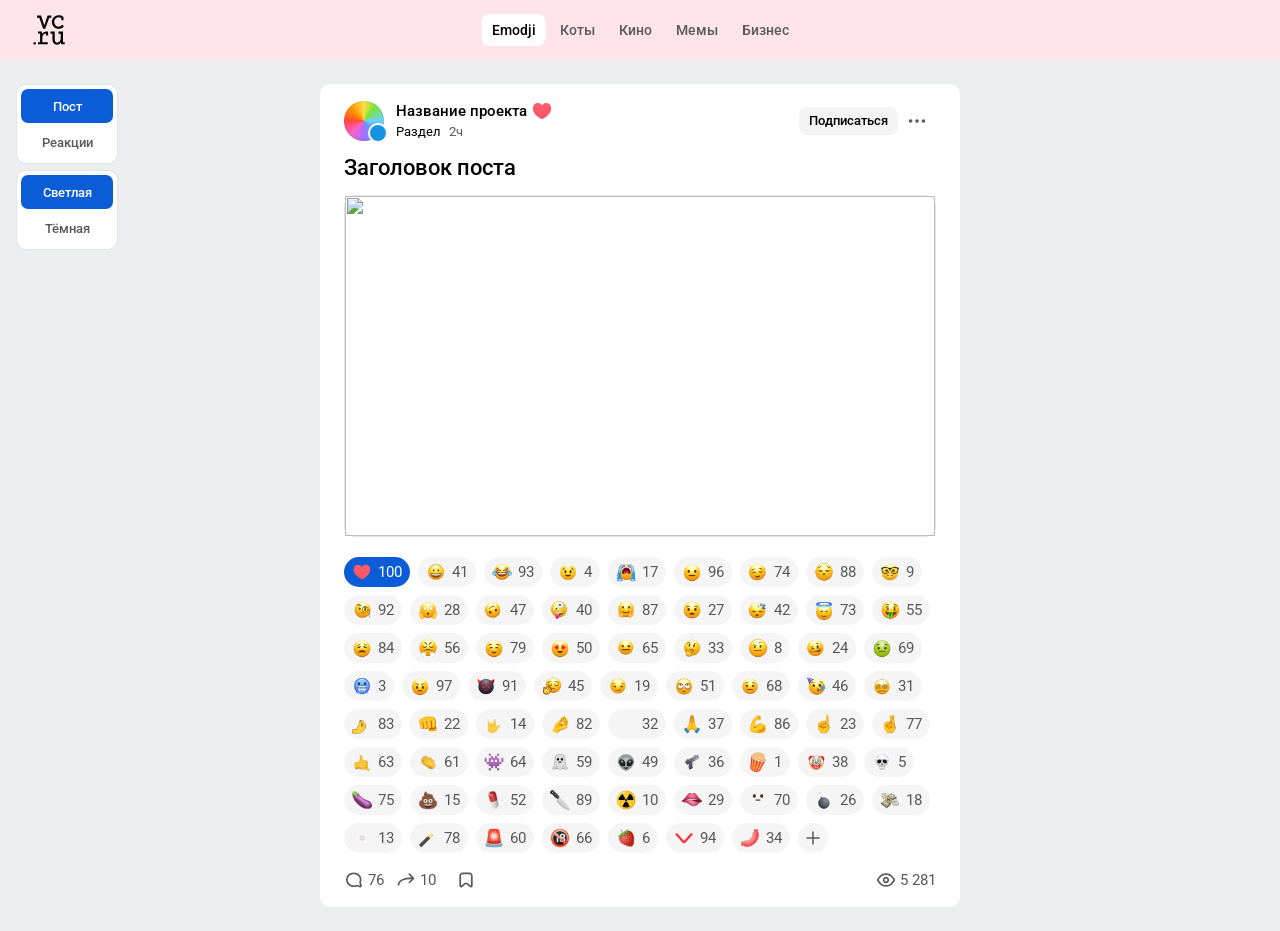
==== commit b12699cb: "Add files via upload" ====
--- a/reactions/index.html
+++ b/reactions/index.html
@@ -475,7 +475,10 @@
     width: 36px;
     height: 36px;
     object-fit: contain;
-  }
+    cursor: copy;
+  }
+
+  .reaction-webp-image { cursor: copy; }
 
   @media (max-width: 1000px) {
     body {
@@ -591,6 +594,9 @@
   <nav class="reaction-pack-switcher" aria-label="Набор реакций">
     <a class="reaction-pack-link is-active" href="#emodji" data-reaction-pack="emodji" aria-current="page">Emodji</a>
     <a class="reaction-pack-link" href="#cats" data-reaction-pack="cats">Коты</a>
+    <a class="reaction-pack-link" href="#movies" data-reaction-pack="movies">Кино</a>
+    <a class="reaction-pack-link" href="#memes" data-reaction-pack="memes">Мемы</a>
+    <a class="reaction-pack-link" href="#business" data-reaction-pack="business">Бизнес</a>
   </nav>
 </header>
 
@@ -753,7 +759,211 @@
     count: index + 1,
     src: `cats-webp/${file}`,
   }));
-  const reactionPacks = { emodji: webpReactions, cats: catReactions };
+  const movieReactionFiles = [
+    'americanpsycho.webp',
+    'rock.webp',
+    'wwe.webp',
+    'sorry.webp',
+    'watching.webp',
+    'jona.webp',
+    'leo.png',
+    'waltershook.webp',
+    'office.png',
+    'piccard.png',
+    'joaquin phoenix joker smile sad smirk.webp',
+    'joker no u.webp',
+    'joker33.webp',
+    'joker forced smile.webp',
+    'joker laughing.webp',
+    'dancing joker the why so.webp',
+    'why so serious joker here we go slow clap.webp',
+    'the dark knight heath ledger joker sass sassy.webp',
+    'joker heath ledger the dark knight tongue out whatever.webp',
+    'joker why so serious serious.webp',
+    'richard gecko eye contact.webp',
+    'batmanno.webp',
+    'gollum lotr.webp',
+    'baromir onedoesnotsimply.webp',
+    'ryangoslingminecraftslime.webp',
+    'hanslanda.webp',
+    'arnoldstop.webp',
+    'term.webp',
+    'wonka.webp',
+    'chosendeath.webp',
+    'shrek freaky.webp',
+    'shrek.webp',
+    'shrek concerned.webp',
+    'shrek cat.webp',
+    'Shrekvibe.webp',
+    'morpheus.webp',
+    'jDkewgif.webp',
+    'gif.webp',
+    'matrixgif.webp',
+    'dgif.webp',
+    'neo the one the matrix the matrix reloaded flying.webp',
+    'matrix-neo.webp',
+    'shadowforza.webp',
+    'agent smith the matrix matrix neo laughing.webp',
+    'neo mouthshut matrix blue pill gif.webp',
+    'leonidas sparta this is sparta spartan.webp',
+    'reaction 4.webp',
+    'fuck offgif.webp',
+    'sparta-stat.webp',
+    'dbfcebeccdefdbbgif.webp',
+    'trollface.webp',
+    'leonardo dicaprio flowers love you.webp',
+    'leodicaprio leonardo dicaprio leonardodicaprio sensacine.webp',
+    'ahi di caprio sealando gif.webp',
+    'average giveaway host roles.webp',
+    'egg wuh egg roll leonardo dicaprio.webp',
+    'titanic titanic movie jack dawson jackdawson leonardo dicaprio.webp',
+    'dancing rick daltongif.webp',
+    'omg omfg leonardo dicaprio leo dicaprio.webp',
+    'leonardo dicaprio.webp',
+    'daffbafdecbfgif.webp',
+    'deadpoolx.webp',
+    'fortnite fortnite battle royale thanos marvel.webp',
+    'forrest gump wave hello hi sup.webp',
+    'winter winter is coming snow.webp',
+    'oooo fifth element rubyrod closer come closer.webp',
+    'here we go again annoyed jean claude van damme bored anxious.webp',
+    'hyunjae arnold schwarzenegger the boyz lee jaehyun tbz.webp',
+    'assasin mode.webp',
+    'jimcarrey jim carrey themask the mask movie.webp'
+  ];
+  const movieReactions = movieReactionFiles.map((file, index) => ({
+    name: file.replace(/\.[^.]+$/, ''),
+    count: index + 1,
+    src: `movies-webp/${file}`,
+  }));
+  const memeReactionFiles = [
+    'pepe.png',
+    'pepe2.webp',
+    'pepeblob.webp',
+    'pepeclap.webp',
+    'peperich.webp',
+    'pepetyping.webp',
+    'pepecross.webp',
+    'peperain.webp',
+    'strongpepe.webp',
+    'pepecheer.webp',
+    'petpetpepe.webp',
+    'pepescreamspin.webp',
+    'pepewow.webp',
+    'pepenervous.webp',
+    'pepefeetswing.webp',
+    'fine.webp',
+    'smart.webp',
+    'girl.webp',
+    'pikachu.png',
+    'crackward.webp',
+    'dogeshbhai.webp',
+    'doge-sad.webp',
+    'doge-gun.webp',
+    'doge.webp',
+    'bonk.webp',
+    'spinningtrollface.webp',
+    'troll.webp',
+    'trolldance.webp',
+    'troll-pig.webp',
+    'joobi-troll-face-blue.webp',
+    'soyjaklaugh.webp',
+    'doomer.webp',
+    'face.webp',
+    'hewillnever-spew.webp',
+    'florkangel.webp',
+    'shrugdiscordemoji.webp',
+    'jam-ducky.webp',
+    'hahaclassic-duck.webp',
+    'sanic.webp',
+    '756722-jesus.webp',
+    'dancing-banana.webp',
+    'snoopyheart.webp',
+    'spongebobmocking.webp',
+    'pikachu.webp',
+    '4574-philosoraptor.webp',
+    'giga.png',
+    'tada-hype.webp',
+    'rgb-spooder-man.webp',
+    'blaze-froggo.webp',
+    'doggiedance.webp',
+    'disapproval.webp',
+    'alien.webp'
+  ];
+  const memeReactions = memeReactionFiles.map((file, index) => ({
+    name: file.replace(/\.[^.]+$/, ''),
+    count: index + 1,
+    src: `memes-webp/${file}`,
+  }));
+  const businessReactionFiles = [
+    'musk.png',
+    'elvira.png',
+    'tinkov.png',
+    'durov.png',
+    'georgewashington.webp',
+    'up.webp',
+    'down.webp',
+    'moneygun.webp',
+    'money.webp',
+    'cash.webp',
+    'make.webp',
+    'credit card take my money shut up and take my money black friday.webp',
+    'green rocket to the moon rocketship takeoff.webp',
+    'work go to work monday job business.webp',
+    'crypto rich investment money stocks.webp',
+    'money-counting.webp',
+    'benjammins benjamins take my money take my money meme shut up and take my money.webp',
+    'money money money.webp',
+    'shut up and take my money futurama.webp',
+    'money mon cash ca rich.webp',
+    'shark finding nemo bruce grin grinning.webp',
+    'shark.webp',
+    'blue shark shark dancing groovy happy.webp',
+    'shark mind blown shark expolision shark expolision.webp',
+    'shark fire pyro burn it down sharks.webp',
+    'spanky throwing money cash money our gang little rascals.webp',
+    'cash money cash dollar bills gun money rain.webp',
+    'money money money cash money money take my money show me the money.webp',
+    'dollar bills cash hello phone call.webp',
+    'spanky im waiting little rascals.webp',
+    'sleepy bored pepe exhausted yawning.webp',
+    'Screenshot 2026-09-12 at 22.37.37.webp',
+    'cat dance.webp',
+    'alexrqcaz tobidogx.webp',
+    'jmjtb.webp',
+    'battery1.webp',
+    'battery2.webp',
+    'money lottie.webp',
+    'clippy windows xp microsoft office microsoft word ms office.webp',
+    'pushpin objects joypixels thumbtack drawing pin.webp',
+    'buttons pam.webp',
+    'angry bull.webp',
+    'bull ox horns angry.webp',
+    'bear bike bicycle black bear.webp',
+    'raamking.webp',
+    'down bad down wojak wojak down down stocks down.webp',
+    'stonkseth stonks eth stonkstoken stonks token stonks.webp',
+    'not stonks stonks no stonks extreme olivyeah.webp',
+    'stonks stonk stonkseth stonks eth stonkstoken.webp',
+    'stonks stonk stonkseth stonks eth stonkstoken variant.webp',
+    'Screenshot 2026-09-12 at 23.02.47.webp',
+    'rata sonriendo ratita rata con gafas.webp',
+    'yes.webp',
+    '100-absolute-win.webp',
+    'mr monopoly very skillful appearing crossed arms.webp'
+  ];
+  const businessReactions = businessReactionFiles.map((file, index) => ({
+    name: file.replace(/\.[^.]+$/, ''),
+    count: index + 1,
+    src: `bussiness-webp/${file}`,
+  }));
+  const reactionPacks = {
+    emodji: webpReactions,
+    cats: catReactions,
+    movies: movieReactions,
+    memes: memeReactions,
+    business: businessReactions,
+  };
   const panelReactionNames = [
     'laugh', 'tear_laugh', 'Kissing', 'crying', 'grimacing',
     'relieved', 'sad', 'nerd', 'monocle', 'scream',
@@ -774,6 +984,67 @@
     webpReactions.find((reaction) => reaction.name === name)
   );
 
+  const pageStateStorageKey = 'reaction-template-state-v1';
+  const defaultPageState = {
+    reactionPack: 'emodji',
+    view: 'post',
+    theme: 'light',
+  };
+
+  function loadPageState() {
+    try {
+      const savedState = JSON.parse(localStorage.getItem(pageStateStorageKey));
+      if (!savedState || typeof savedState !== 'object') return { ...defaultPageState };
+
+      return {
+        reactionPack: Object.hasOwn(reactionPacks, savedState.reactionPack)
+          ? savedState.reactionPack
+          : defaultPageState.reactionPack,
+        view: ['post', 'reactions'].includes(savedState.view)
+          ? savedState.view
+          : defaultPageState.view,
+        theme: ['light', 'dark'].includes(savedState.theme)
+          ? savedState.theme
+          : defaultPageState.theme,
+      };
+    } catch {
+      return { ...defaultPageState };
+    }
+  }
+
+  let pageState = loadPageState();
+
+  function savePageState(changes) {
+    pageState = { ...pageState, ...changes };
+
+    try {
+      localStorage.setItem(pageStateStorageKey, JSON.stringify(pageState));
+    } catch {
+      // Страница продолжает работать, даже если локальное хранилище недоступно.
+    }
+  }
+
+  function copyReactionName(name) {
+    const fallbackCopy = () => {
+      const textarea = document.createElement('textarea');
+      textarea.value = name;
+      textarea.readOnly = true;
+      textarea.style.position = 'fixed';
+      textarea.style.opacity = '0';
+      textarea.style.pointerEvents = 'none';
+      document.body.appendChild(textarea);
+      textarea.select();
+      document.execCommand('copy');
+      textarea.remove();
+    };
+
+    if (navigator.clipboard?.writeText) {
+      navigator.clipboard.writeText(name).catch(fallbackCopy);
+    } else {
+      fallbackCopy();
+    }
+  }
+
   function createReactionImage(reaction, className, isPaused = false) {
     const image = document.createElement('img');
     image.className = className;
@@ -781,6 +1052,7 @@
     if (!isPaused) image.src = reaction.src;
     image.alt = '';
     image.draggable = false;
+    image.addEventListener('click', () => copyReactionName(reaction.name));
     return image;
   }
 
@@ -821,17 +1093,17 @@
     });
   }
 
-  mountReactions('emodji');
-
   const reactionPackLinks = document.querySelectorAll('.reaction-pack-link');
 
-  function setReactionPack(packName) {
+  function setReactionPack(packName, persist = true) {
     mountReactions(packName);
     reactionPackLinks.forEach((link) => {
       const isActive = link.dataset.reactionPack === packName;
       link.classList.toggle('is-active', isActive);
       link.toggleAttribute('aria-current', isActive);
     });
+
+    if (persist) savePageState({ reactionPack: packName });
   }
 
   reactionPackLinks.forEach((link) => {
@@ -843,6 +1115,8 @@
     });
   });
 
+  setReactionPack(pageState.reactionPack, false);
+
   const postCard = document.querySelector('.post-card');
   const reactionPanel = document.getElementById('reaction-panel');
   const viewSwitchButtons = document.querySelectorAll('.view-switch');
@@ -860,7 +1134,7 @@
     });
   }
 
-  function setActiveView(view) {
+  function setActiveView(view, persist = true) {
     const showPost = view === 'post';
     const visibleView = showPost ? postCard : reactionPanel;
     const hiddenView = showPost ? reactionPanel : postCard;
@@ -875,6 +1149,8 @@
       button.classList.toggle('is-active', isActive);
       button.setAttribute('aria-pressed', String(isActive));
     });
+
+    if (persist) savePageState({ view });
   }
 
   viewSwitchButtons.forEach((button) => {
@@ -884,13 +1160,15 @@
     });
   });
 
+  setActiveView(pageState.view, false);
+
   const badgeUploadMessage = 'Перетащите картинку в формате SVG, PNG, JPG, JPEG, WEBP или GIF.';
   const supportedBadgeExtensions = ['svg', 'png', 'jpg', 'jpeg', 'webp', 'gif'];
 
   // Переключение темы
   const themeSwitchButtons = document.querySelectorAll('.theme-switch');
 
-  function setTheme(theme) {
+  function setTheme(theme, persist = true) {
     const html = document.documentElement;
 
     if (theme === 'dark') {
@@ -904,6 +1182,8 @@
       button.classList.toggle('is-active', isActive);
       button.setAttribute('aria-pressed', String(isActive));
     });
+
+    if (persist) savePageState({ theme });
   }
 
   themeSwitchButtons.forEach((button) => {
@@ -913,6 +1193,8 @@
     });
   });
 
+  setTheme(pageState.theme, false);
+
   function isSupportedBadgeImage(file) {
     const extension = file.name.split('.').pop().toLowerCase();
     return file.type.startsWith('image/') || supportedBadgeExtensions.includes(extension);
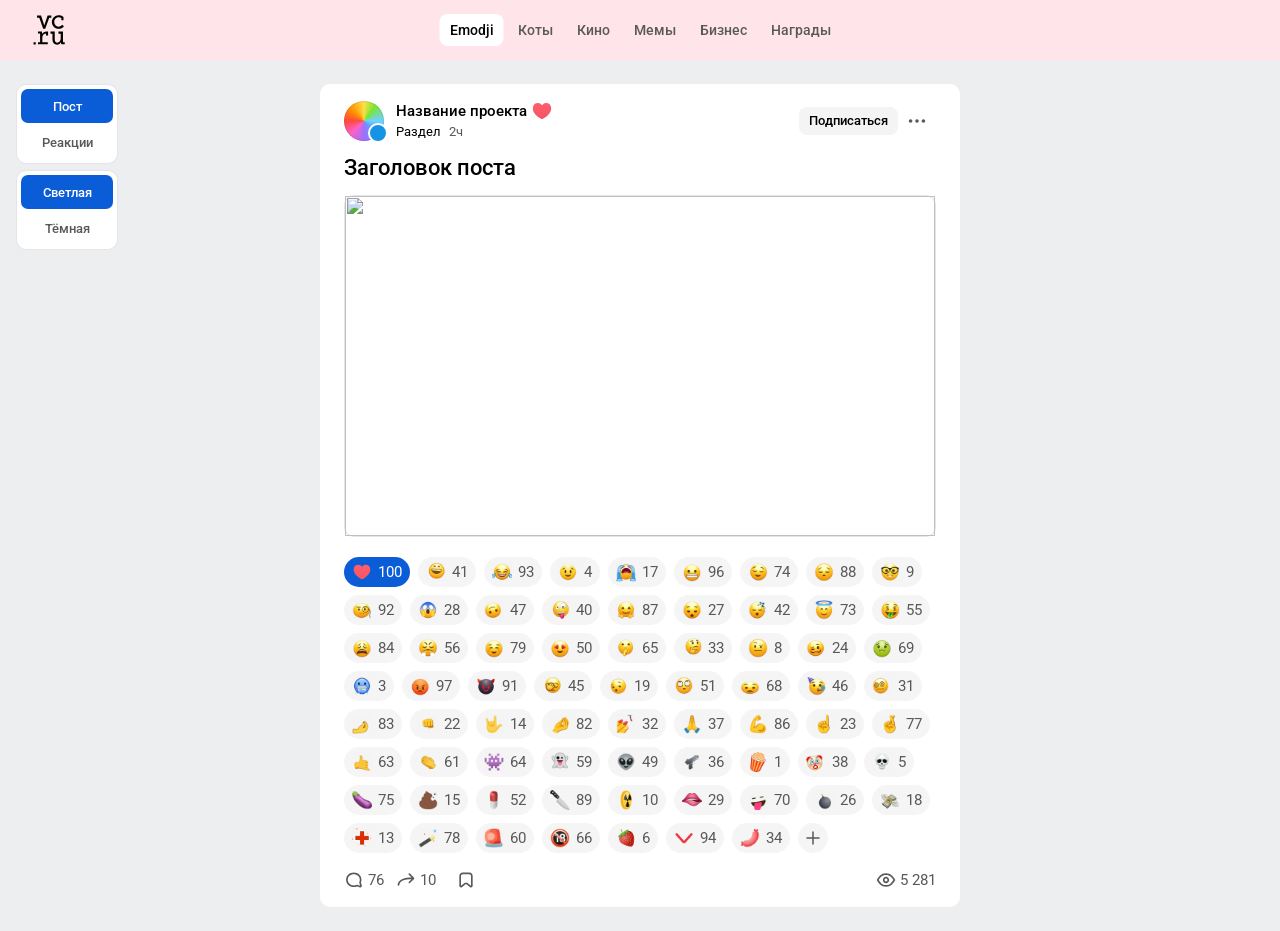
==== commit f46e3ff0: "Add files via upload" ====
--- a/reactions/index.html
+++ b/reactions/index.html
@@ -597,6 +597,7 @@
     <a class="reaction-pack-link" href="#movies" data-reaction-pack="movies">Кино</a>
     <a class="reaction-pack-link" href="#memes" data-reaction-pack="memes">Мемы</a>
     <a class="reaction-pack-link" href="#business" data-reaction-pack="business">Бизнес</a>
+    <a class="reaction-pack-link" href="#rewards" data-reaction-pack="rewards">Награды</a>
   </nav>
 </header>
 
@@ -957,12 +958,38 @@
     count: index + 1,
     src: `bussiness-webp/${file}`,
   }));
+  const rewardReactionFiles = [
+    'gem.webp',
+    'star.webp',
+    'medal.webp',
+    'trophy.webp',
+    'Crown.webp',
+    'trophy-fixed.webp',
+    'nyxdiamond.webp',
+    'champagne.webp',
+    'medalla.webp',
+    'griffon-star.webp',
+    'rainbowstar.webp',
+    'golden-crab.webp',
+    'golden-spin-coin.webp',
+    'gem-heart-pale-gold.webp',
+    'keklaugh-shine-gold.webp',
+    'snake.webp',
+    'golden-diamond.webp',
+    'vip.webp'
+  ];
+  const rewardReactions = rewardReactionFiles.map((file, index) => ({
+    name: file.replace(/\.[^.]+$/, ''),
+    count: index + 1,
+    src: `rewards-webp/${file}`,
+  }));
   const reactionPacks = {
     emodji: webpReactions,
     cats: catReactions,
     movies: movieReactions,
     memes: memeReactions,
     business: businessReactions,
+    rewards: rewardReactions,
   };
   const panelReactionNames = [
     'laugh', 'tear_laugh', 'Kissing', 'crying', 'grimacing',
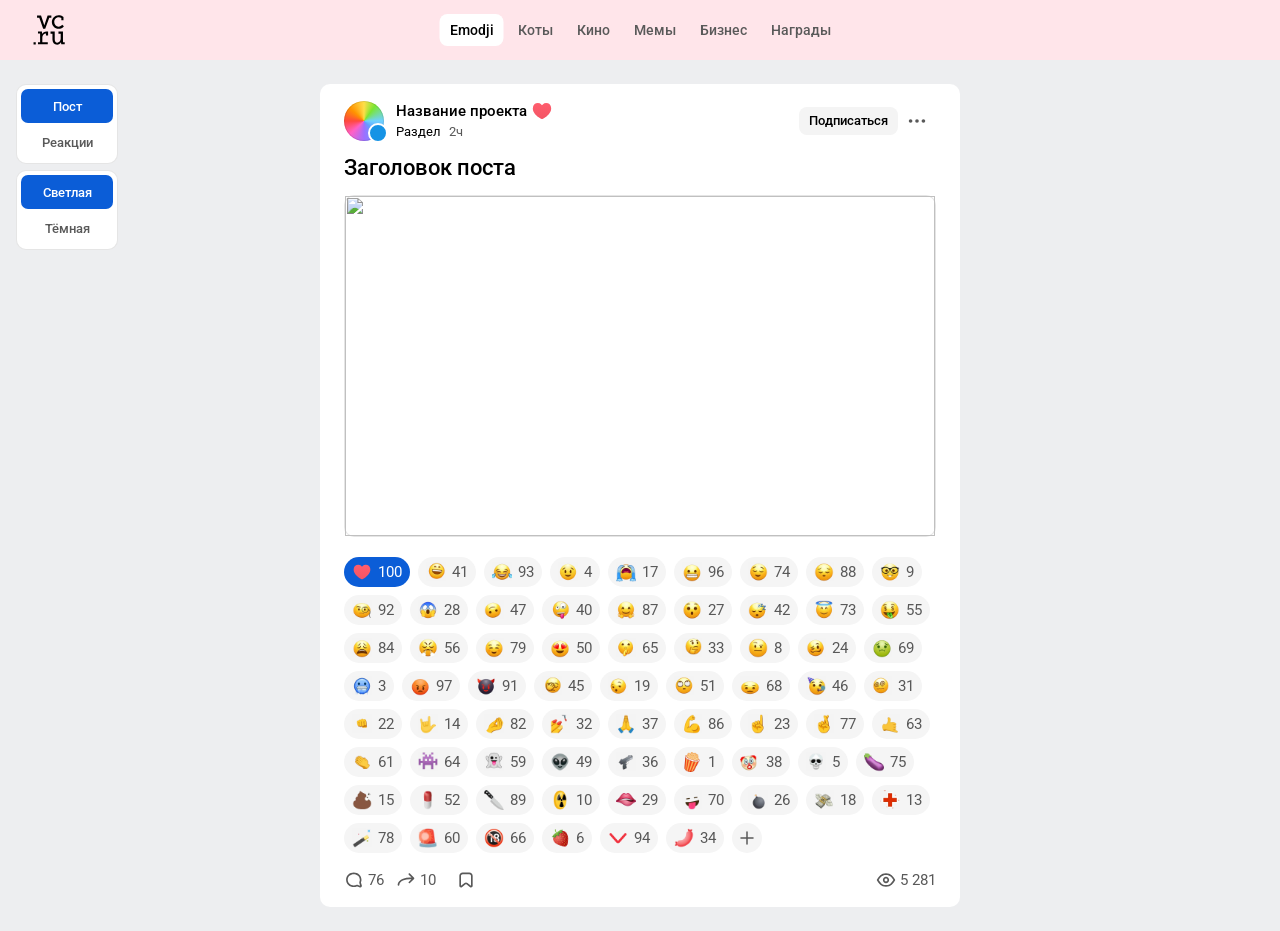
==== commit 04f4089e: "Add files via upload" ====
--- a/reactions/index.html
+++ b/reactions/index.html
@@ -948,7 +948,6 @@
     'stonks stonk stonkseth stonks eth stonkstoken.webp',
     'stonks stonk stonkseth stonks eth stonkstoken variant.webp',
     'Screenshot 2026-09-12 at 23.02.47.webp',
-    'rata sonriendo ratita rata con gafas.webp',
     'yes.webp',
     '100-absolute-win.webp',
     'mr monopoly very skillful appearing crossed arms.webp'
@@ -999,7 +998,7 @@
     'heart_eyes', 'shushing', 'thinking', 'eyebrow', 'woozy',
     'nauseated', 'cold', 'pouting', 'devil2', 'facepalm',
     'smirking', 'rolling_eyes', 'explosion', 'party', 'dizzy',
-    'pinched', 'fist', 'rock', 'fingers', 'nails',
+    'fist', 'rock', 'fingers', 'nails',
     'pray', 'biceps', 'point_finger', 'crossed', 'call_me_hand',
     'claps', 'invader', 'ghost', 'alien', 'Gun',
     'popcorn', 'clown', 'skull', 'eggplant', 'poop',
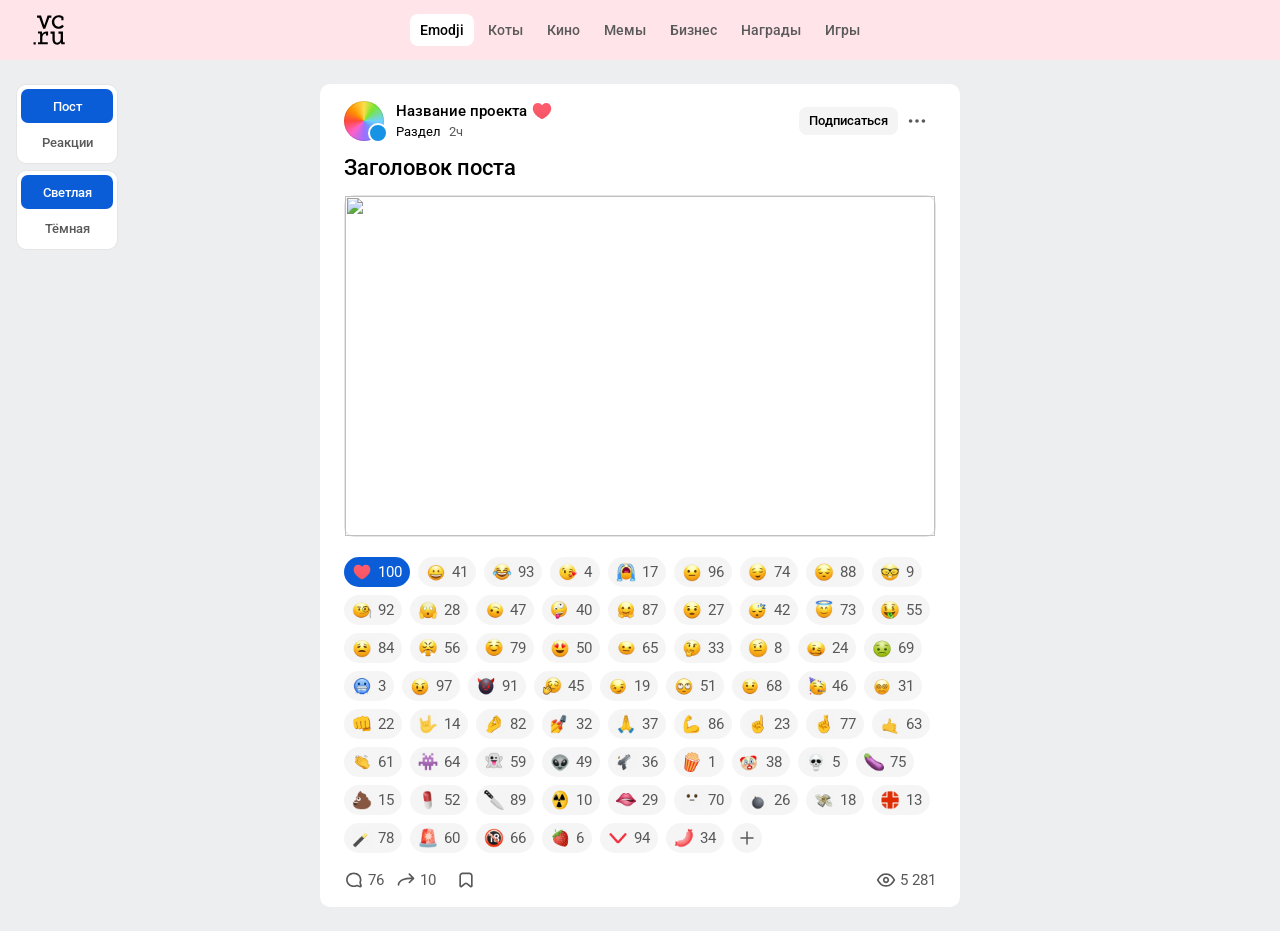
==== commit 27494ab8: "Add files via upload" ====
--- a/reactions/index.html
+++ b/reactions/index.html
@@ -598,6 +598,7 @@
     <a class="reaction-pack-link" href="#memes" data-reaction-pack="memes">Мемы</a>
     <a class="reaction-pack-link" href="#business" data-reaction-pack="business">Бизнес</a>
     <a class="reaction-pack-link" href="#rewards" data-reaction-pack="rewards">Награды</a>
+    <a class="reaction-pack-link" href="#games" data-reaction-pack="games">Игры</a>
   </nav>
 </header>
 
@@ -982,6 +983,72 @@
     count: index + 1,
     src: `rewards-webp/${file}`,
   }));
+  const gameReactionFiles = [
+    'kojima-clap.webp',
+    'kojima.webp',
+    'spin-spinning.webp',
+    'video-game-cat.webp',
+    'liu-kang-bicycle-kick.webp',
+    'tonto-spin.webp',
+    'mario-dance.webp',
+    'bowser-twerking.webp',
+    'sonic.webp',
+    'sonic-xtreme-dance.webp',
+    'press-f.webp',
+    'game-over.webp',
+    'vault-boy.webp',
+    'angry-birds-music.webp',
+    'angry-birds-blue-spin.webp',
+    'nojin.webp',
+    'steve-minecraft-minecraft.webp',
+    'gta-cj.webp',
+    'little-cj.webp',
+    'gta-6-jason-duval.webp',
+    'half-life.webp',
+    '2image(1).webp',
+    'kratos-eyebrow.webp',
+    'kratos-god-of-war.webp',
+    'games-meme-ps4.webp',
+    'the-last-of-us-ellie-half-smile.webp',
+    'uncharted-look-around.webp',
+    'resident-evil-leon.webp',
+    '5image(1).webp',
+    'troglodyte-homm3.webp',
+    'headcrab.webp',
+    'crowbar-hl2.webp',
+    'doomguy.png',
+    'doom-slayer-dance.webp',
+    'quake-grunt-dance.webp',
+    'attorney-transparent.webp',
+    'bird-far-from-god.webp',
+    'cropped_serious-man-on-couch.webp',
+    'diablo-shirt-man.webp',
+    'god-of-war-atreus-pout.webp',
+    'god-of-war-kratos-stare.webp',
+    'grimacing-man.webp',
+    'half-shadow-smirk.webp',
+    'nanomachines-son.webp',
+    'russian-sunset-quote.webp',
+    'sam-lake-squint.webp',
+    'the-last-of-us-ellie-eyes-closed.webp',
+    'the-last-of-us-ellie-gesture.webp',
+    'the-last-of-us-ellie-smile.webp',
+    'the-last-of-us-joel-facepalm.webp',
+    'the-last-of-us-joel-smile.webp',
+    'the-last-of-us-joel-winter-smile.webp',
+    'are-ya-winning-son 2.webp',
+    'diablo-shirt-man 2.webp',
+    'game-meme.webp',
+    'caught-cropped-left.webp',
+    'caught-cropped-right.webp',
+    'god-of-war-kratos-dumpster.webp',
+    'minecraft-steve.webp'
+  ];
+  const gameReactions = gameReactionFiles.map((file, index) => ({
+    name: file.replace(/\.[^.]+$/, ''),
+    count: index + 1,
+    src: `games-webp/${file}`,
+  }));
   const reactionPacks = {
     emodji: webpReactions,
     cats: catReactions,
@@ -989,6 +1056,7 @@
     memes: memeReactions,
     business: businessReactions,
     rewards: rewardReactions,
+    games: gameReactions,
   };
   const panelReactionNames = [
     'laugh', 'tear_laugh', 'Kissing', 'crying', 'grimacing',
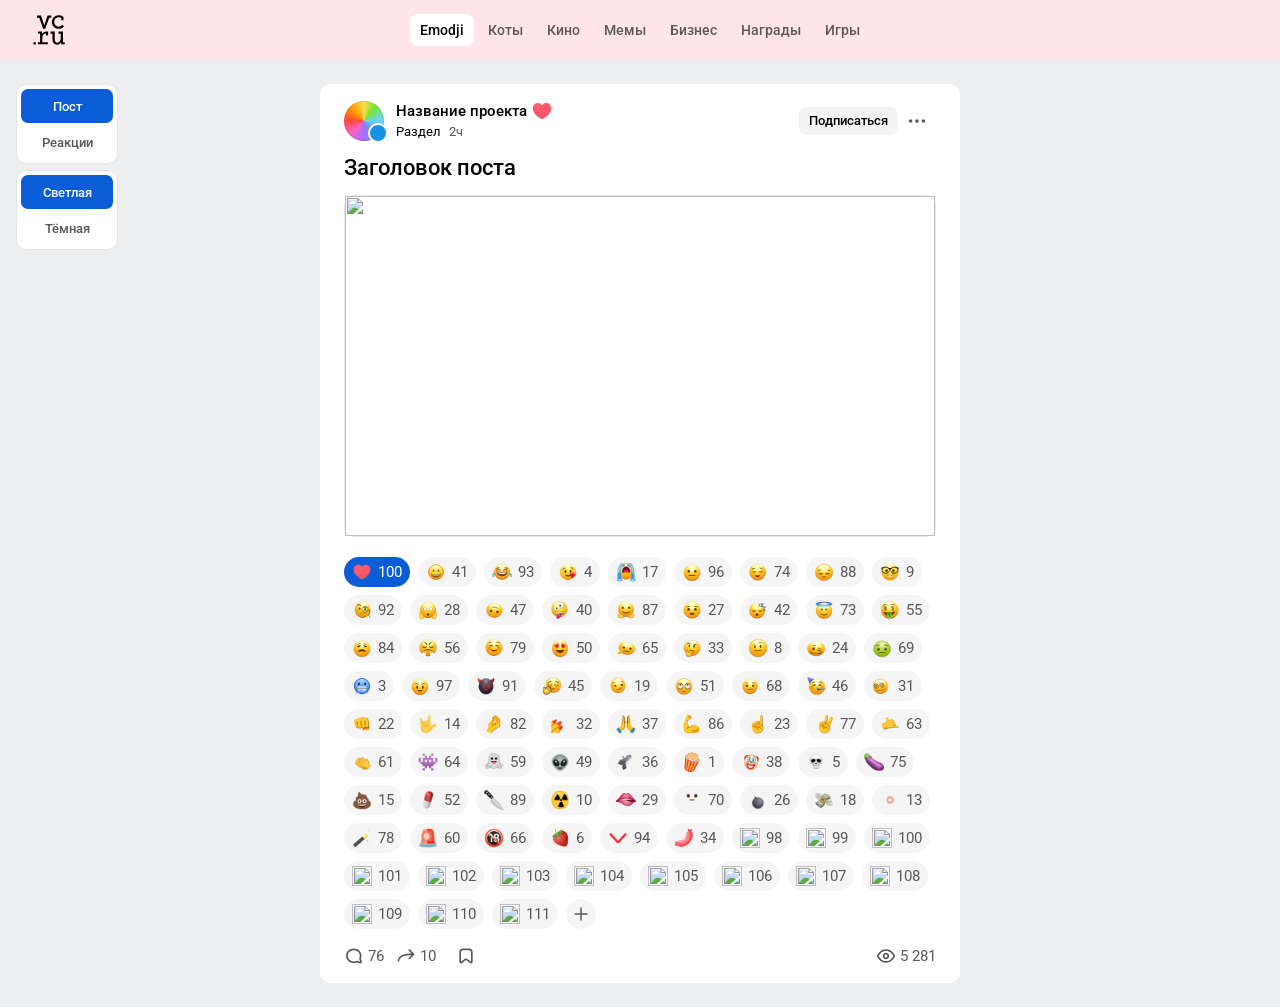
==== commit 417d592a: "Add files via upload" ====
--- a/reactions/index.html
+++ b/reactions/index.html
@@ -741,7 +741,7 @@
 <aside class="reaction-panel" id="reaction-panel" aria-label="Все реакции" hidden></aside>
 
 <script>
-  const webpReactions = [{"name":"alien","count":49,"src":"webp/alien.webp"},{"name":"biceps","count":86,"src":"webp/biceps.webp"},{"name":"bomb","count":26,"src":"webp/bomb.webp"},{"name":"call_me_hand","count":63,"src":"webp/call_me_hand.webp"},{"name":"cold","count":3,"src":"webp/cold.webp"},{"name":"crazy","count":40,"src":"webp/crazy.webp"},{"name":"crossed","count":77,"src":"webp/crossed.webp"},{"name":"crying","count":17,"src":"webp/crying.webp"},{"name":"devil2","count":91,"src":"webp/devil2.webp"},{"name":"dizzy","count":31,"src":"webp/dizzy.webp"},{"name":"explosion","count":68,"src":"webp/explosion.webp"},{"name":"eyebrow","count":8,"src":"webp/eyebrow.webp"},{"name":"facepalm","count":45,"src":"webp/facepalm.webp"},{"name":"fingers","count":82,"src":"webp/fingers.webp"},{"name":"fist","count":22,"src":"webp/fist.webp"},{"name":"ghost","count":59,"src":"webp/ghost.webp"},{"name":"grimacing","count":96,"src":"webp/grimacing.webp"},{"name":"Gun","count":36,"src":"webp/Gun.webp"},{"name":"halo","count":73,"src":"webp/halo.webp"},{"name":"heal","count":13,"src":"webp/heal.webp"},{"name":"heart_eyes","count":50,"src":"webp/heart_eyes.webp"},{"name":"hugging","count":87,"src":"webp/hugging.webp"},{"name":"hushed","count":27,"src":"webp/hushed.webp"},{"name":"invader","count":64,"src":"webp/invader.webp"},{"name":"Kissing","count":4,"src":"webp/Kissing.webp"},{"name":"laugh","count":41,"src":"webp/laugh.webp"},{"name":"magic_wand","count":78,"src":"webp/magic_wand.webp"},{"name":"money","count":18,"src":"webp/money.webp"},{"name":"money_mouth","count":55,"src":"webp/money_mouth.webp"},{"name":"monocle","count":92,"src":"webp/monocle.webp"},{"name":"nails","count":32,"src":"webp/nails.webp"},{"name":"nauseated","count":69,"src":"webp/nauseated.webp"},{"name":"nerd","count":9,"src":"webp/nerd.webp"},{"name":"party","count":46,"src":"webp/party.webp"},{"name":"pinched","count":83,"src":"webp/pinched.webp"},{"name":"point_finger","count":23,"src":"webp/point_finger.webp"},{"name":"police_car","count":60,"src":"webp/police_car.webp"},{"name":"pouting","count":97,"src":"webp/pouting.webp"},{"name":"pray","count":37,"src":"webp/pray.webp"},{"name":"relieved","count":74,"src":"webp/relieved.webp"},{"name":"rock","count":14,"src":"webp/rock.webp"},{"name":"rolling_eyes","count":51,"src":"webp/rolling_eyes.webp"},{"name":"sad","count":88,"src":"webp/sad.webp"},{"name":"scream","count":28,"src":"webp/scream.webp"},{"name":"shushing","count":65,"src":"webp/shushing.webp"},{"name":"skull","count":5,"src":"webp/skull.webp"},{"name":"sleep","count":42,"src":"webp/sleep.webp"},{"name":"smiling","count":79,"src":"webp/smiling.webp"},{"name":"smirking","count":19,"src":"webp/smirking.webp"},{"name":"steam_nose","count":56,"src":"webp/steam_nose.webp"},{"name":"tear_laugh","count":93,"src":"webp/tear_laugh.webp"},{"name":"thinking","count":33,"src":"webp/thinking.webp"},{"name":"tongue","count":70,"src":"webp/tongue.webp"},{"name":"toxic","count":10,"src":"webp/toxic.webp"},{"name":"upside-down","count":47,"src":"webp/upside-down.webp"},{"name":"weary","count":84,"src":"webp/weary.webp"},{"name":"woozy","count":24,"src":"webp/woozy.webp"},{"name":"claps","count":61,"src":"webp/claps.webp"},{"name":"popcorn","count":1,"src":"webp/popcorn.png"},{"name":"clown","count":38,"src":"webp/clown.webp"},{"name":"eggplant","count":75,"src":"webp/eggplant.png"},{"name":"poop","count":15,"src":"webp/poop.webp"},{"name":"pill","count":52,"src":"webp/pill.webp"},{"name":"knife","count":89,"src":"webp/knife.png"},{"name":"mouth","count":29,"src":"webp/mouth.png"},{"name":"18","count":66,"src":"webp/18.png"},{"name":"strawberry","count":6,"src":"webp/strawberry.png"},{"name":"dislike","count":94,"src":"webp/dislike.png"},{"name":"sausage","count":34,"src":"webp/sausage.png"}];
+  const webpReactions = [{"name":"alien","count":49,"src":"webp/alien.webp"},{"name":"biceps","count":86,"src":"webp/biceps.webp"},{"name":"bomb","count":26,"src":"webp/bomb.webp"},{"name":"call_me_hand","count":63,"src":"webp/call_me_hand.webp"},{"name":"cold","count":3,"src":"webp/cold.webp"},{"name":"crazy","count":40,"src":"webp/crazy.webp"},{"name":"crossed","count":77,"src":"webp/crossed.webp"},{"name":"crying","count":17,"src":"webp/crying.webp"},{"name":"devil2","count":91,"src":"webp/devil2.webp"},{"name":"dizzy","count":31,"src":"webp/dizzy.webp"},{"name":"explosion","count":68,"src":"webp/explosion.webp"},{"name":"eyebrow","count":8,"src":"webp/eyebrow.webp"},{"name":"facepalm","count":45,"src":"webp/facepalm.webp"},{"name":"fingers","count":82,"src":"webp/fingers.webp"},{"name":"fist","count":22,"src":"webp/fist.webp"},{"name":"ghost","count":59,"src":"webp/ghost.webp"},{"name":"grimacing","count":96,"src":"webp/grimacing.webp"},{"name":"Gun","count":36,"src":"webp/Gun.webp"},{"name":"halo","count":73,"src":"webp/halo.webp"},{"name":"heal","count":13,"src":"webp/heal.webp"},{"name":"heart_eyes","count":50,"src":"webp/heart_eyes.webp"},{"name":"hugging","count":87,"src":"webp/hugging.webp"},{"name":"hushed","count":27,"src":"webp/hushed.webp"},{"name":"invader","count":64,"src":"webp/invader.webp"},{"name":"Kissing","count":4,"src":"webp/Kissing.webp"},{"name":"laugh","count":41,"src":"webp/laugh.webp"},{"name":"magic_wand","count":78,"src":"webp/magic_wand.webp"},{"name":"money","count":18,"src":"webp/money.webp"},{"name":"money_mouth","count":55,"src":"webp/money_mouth.webp"},{"name":"monocle","count":92,"src":"webp/monocle.webp"},{"name":"nails","count":32,"src":"webp/nails.webp"},{"name":"nauseated","count":69,"src":"webp/nauseated.webp"},{"name":"nerd","count":9,"src":"webp/nerd.webp"},{"name":"party","count":46,"src":"webp/party.webp"},{"name":"pinched","count":83,"src":"webp/pinched.webp"},{"name":"point_finger","count":23,"src":"webp/point_finger.webp"},{"name":"police_car","count":60,"src":"webp/police_car.webp"},{"name":"pouting","count":97,"src":"webp/pouting.webp"},{"name":"pray","count":37,"src":"webp/pray.webp"},{"name":"relieved","count":74,"src":"webp/relieved.webp"},{"name":"rock","count":14,"src":"webp/rock.webp"},{"name":"rolling_eyes","count":51,"src":"webp/rolling_eyes.webp"},{"name":"sad","count":88,"src":"webp/sad.webp"},{"name":"scream","count":28,"src":"webp/scream.webp"},{"name":"shushing","count":65,"src":"webp/shushing.webp"},{"name":"skull","count":5,"src":"webp/skull.webp"},{"name":"sleep","count":42,"src":"webp/sleep.webp"},{"name":"smiling","count":79,"src":"webp/smiling.webp"},{"name":"smirking","count":19,"src":"webp/smirking.webp"},{"name":"steam_nose","count":56,"src":"webp/steam_nose.webp"},{"name":"tear_laugh","count":93,"src":"webp/tear_laugh.webp"},{"name":"thinking","count":33,"src":"webp/thinking.webp"},{"name":"tongue","count":70,"src":"webp/tongue.webp"},{"name":"toxic","count":10,"src":"webp/toxic.webp"},{"name":"upside-down","count":47,"src":"webp/upside-down.webp"},{"name":"weary","count":84,"src":"webp/weary.webp"},{"name":"woozy","count":24,"src":"webp/woozy.webp"},{"name":"claps","count":61,"src":"webp/claps.webp"},{"name":"popcorn","count":1,"src":"webp/popcorn.png"},{"name":"clown","count":38,"src":"webp/clown.webp"},{"name":"eggplant","count":75,"src":"webp/eggplant.png"},{"name":"poop","count":15,"src":"webp/poop.webp"},{"name":"pill","count":52,"src":"webp/pill.webp"},{"name":"knife","count":89,"src":"webp/knife.png"},{"name":"mouth","count":29,"src":"webp/mouth.png"},{"name":"18","count":66,"src":"webp/18.png"},{"name":"strawberry","count":6,"src":"webp/strawberry.png"},{"name":"dislike","count":94,"src":"webp/dislike.png"},{"name":"sausage","count":34,"src":"webp/sausage.png"},{"name":"5a40351d4884645e5706a6ee","count":98,"src":"webp/5a40351d4884645e5706a6ee.webp"},{"name":"5a6b9e6f49a9c74a5742269e","count":99,"src":"webp/5a6b9e6f49a9c74a5742269e.webp"},{"name":"5b511c70d61ab53b98a48106","count":100,"src":"webp/5b511c70d61ab53b98a48106.webp"},{"name":"5becd72ef1182871d7e74545","count":101,"src":"webp/5becd72ef1182871d7e74545.webp"},{"name":"5e0264758608fb0da412223e","count":102,"src":"webp/5e0264758608fb0da412223e.webp"},{"name":"5e4331e408b4447d56a8b548","count":103,"src":"webp/5e4331e408b4447d56a8b548.webp"},{"name":"5eebcc9d924aa35e32a84fce","count":104,"src":"webp/5eebcc9d924aa35e32a84fce.webp"},{"name":"5f273ce5cf6d2144653ddf99","count":105,"src":"webp/5f273ce5cf6d2144653ddf99.webp"},{"name":"5fa1f87e1b017902db15aedd","count":106,"src":"webp/5fa1f87e1b017902db15aedd.webp"},{"name":"6093c74339b5010444d0c8bf","count":107,"src":"webp/6093c74339b5010444d0c8bf.webp"},{"name":"620a896606fd6a9f5be4810c","count":108,"src":"webp/620a896606fd6a9f5be4810c.webp"},{"name":"62150cf406fd6a9f5be54c5b","count":109,"src":"webp/62150cf406fd6a9f5be54c5b.webp"},{"name":"631b768b8d546373770709f8","count":110,"src":"webp/631b768b8d546373770709f8.webp"},{"name":"603a900b7c74605395f356ea","count":111,"src":"webp/603a900b7c74605395f356ea.webp"}];
   const catReactionFiles = [
     '5.webp', '2.webp', '1.webp', '3.webp', '4.webp',
     'screamingcat.webp', 'catcried.png', 'alarm-dancing-cat-telegram-transparent.webp', 'bhacker.webp', 'slurrpcat.webp',
@@ -754,7 +754,20 @@
     'gomamassage.webp', 'gomaheartarrow.webp', 'gomaguns.webp', 'kittytwerk.webp', 'peachpuke.webp',
     'pawpress.webp', 'happycat.webp', 'gomabedtime.webp', 'gomadance.webp', 'meowparty.webp',
     'meowheartslam.webp', 'meowattention.webp', 'catpikachu.png', 'meowpeek.png', 'meowknife.png',
-    '6.png', 'redblob.webp'
+    '6.png', 'redblob.webp',
+    '555d5ed1d6b9d206222a8af0.webp',
+    '589e5f0506e70d0465b27849.webp',
+    '5d0bdbe8aae4851c803d515a.webp',
+    '5de20a2c2dea2902de074598.webp',
+    '5f5d5f0b0b77be6bfcadacf3.webp',
+    '5fa8f232eca18f6455c2b2e1.webp',
+    '5fd2593ea926f43485ce0f51.webp',
+    '6153bb35b63cc97ee6d3d5ee.webp',
+    '61fac02f06fd6a9f5be31ae8.webp',
+    '62be97c58fd4516906a8b19e.webp',
+    '62d4872dd991a3e26c12b5f2.webp',
+    '65f4dde16bd791c069d02617.webp',
+    '69587265f5442ac0bb2ed789.webp'
   ];
   const catReactions = catReactionFiles.map((file, index) => ({
     name: file.replace(/\.[^.]+$/, ''),
@@ -831,7 +844,11 @@
     'here we go again annoyed jean claude van damme bored anxious.webp',
     'hyunjae arnold schwarzenegger the boyz lee jaehyun tbz.webp',
     'assasin mode.webp',
-    'jimcarrey jim carrey themask the mask movie.webp'
+    'jimcarrey jim carrey themask the mask movie.webp',
+    '55b9de142c4d51070e45864c.webp',
+    '55f091b9de50f37c0a831147.webp',
+    '6055bad3306b602acc5a05f9.webp',
+    '607f122239b5010444d02f66.webp'
   ];
   const movieReactions = movieReactionFiles.map((file, index) => ({
     name: file.replace(/\.[^.]+$/, ''),
@@ -890,7 +907,46 @@
     'blaze-froggo.webp',
     'doggiedance.webp',
     'disapproval.webp',
-    'alien.webp'
+    'alien.webp',
+    '55f47f507f08be9f0a63ce37.webp',
+    '56957a4f6bc784fb79bad9d4.webp',
+    '588111b6afc2ff756c3f345d.webp',
+    '5a311dd16405a95e4b0d4967.webp',
+    '5ac67fc805a8471dcc43b744.webp',
+    '5ada077451d4120ea3918426.webp',
+    '5ae121e41ba3386116239f0d.webp',
+    '5b220a44d4fa7c69415f38e7.webp',
+    '5b52e96eb4276d0be256f809.webp',
+    '5b54cb82718a7b29089fb405.webp',
+    '5b6c5efadd8fb0185163bd4f.webp',
+    '5bc455a4b877251670e37f5b.webp',
+    '5cf1e3bf0fa1af2d6455411d.webp',
+    '5d61b1b14932b21d9c332f1b.webp',
+    '5d898f6bd2458468c1f485a1.webp',
+    '5e15e00c0550d42106b90042.webp',
+    '5e1ab7e088e62a5f14dc534d.webp',
+    '5e5300e6751afe7d553e4351.webp',
+    '5e64710dd6581c3724c00f48.webp',
+    '5e7dd9496d485d372b29f6f3.webp',
+    '5e8507e08b4f04096c5a7b18.webp',
+    '5e8a6836518d2b5ce0b0e05d.webp',
+    '5e8e03b58fb1ca5cde588ee0.webp',
+    '5e8f33288fb1ca5cde58a214.webp',
+    '5e9e978c74046462f7674f9f.webp',
+    '5ee6cddb924aa35e32a7f710.webp',
+    '5f7cd139ce8bc74a94247828.webp',
+    '5fd1610acbd462462d56cd7d.webp',
+    '6000aae23928fb3152de0f01.webp',
+    '6058c6a4dfaae06e7d60c6ee.webp',
+    '605cd5207493072efdeb46c4.webp',
+    '606a1fb0a407570b72f2b149.webp',
+    '609dd38d67644f1d67e85c19.webp',
+    '60a1db6167644f1d67e87951.webp',
+    '610296c12d1eba5400d23bd3.webp',
+    '6135424eaf28e956864c1cef.webp',
+    '6239ac1e06fd6a9f5be7b999.webp',
+    '62e6a14ed991a3e26c13b35f.webp',
+    '635006ec9bb828a9f0d408d7.webp'
   ];
   const memeReactions = memeReactionFiles.map((file, index) => ({
     name: file.replace(/\.[^.]+$/, ''),
@@ -951,7 +1007,12 @@
     'Screenshot 2026-09-12 at 23.02.47.webp',
     'yes.webp',
     '100-absolute-win.webp',
-    'mr monopoly very skillful appearing crossed arms.webp'
+    'mr monopoly very skillful appearing crossed arms.webp',
+    '55b722372fcae261771e1a8b.webp',
+    '55fa107e6d3be5b57c727e8d.webp',
+    '5a9a360c35035f0fd53689a0.webp',
+    '5b33373be50b09705d1c7361.webp',
+    '5ebf2b1df0fb3f168c4b8257.webp'
   ];
   const businessReactions = businessReactionFiles.map((file, index) => ({
     name: file.replace(/\.[^.]+$/, ''),
@@ -976,7 +1037,23 @@
     'keklaugh-shine-gold.webp',
     'snake.webp',
     'golden-diamond.webp',
-    'vip.webp'
+    'vip.webp',
+    '56dcfe5b1f16077705313e53.webp',
+    '5b9b58c7e87c0e590d16804c.webp',
+    '5be4b149a550811484ecfade.webp',
+    '5c454c527b31de67bada7a7b.webp',
+    '5df63f257382d23bbf5a75f1.webp',
+    '5e11d4b0b974112104801657.webp',
+    '5ec296c6ec17d81685a54d2a.webp',
+    '5ee87221fdee545e306771f5.webp',
+    '5f09775f19a5bd0524ec64af.webp',
+    '5f528fc568d9d86c020dd341.webp',
+    '5f76dcf3e016be4a882ee4ef.webp',
+    '5f7e3016ccde1f4a870c6035.webp',
+    '5fee5919be65982e48cee30c.webp',
+    '606d7e90fba15a03df2c9c65.webp',
+    '6087488d39b5010444d06dff.webp',
+    '63d02de458b337573e8d4e97.webp'
   ];
   const rewardReactions = rewardReactionFiles.map((file, index) => ({
     name: file.replace(/\.[^.]+$/, ''),
@@ -1039,10 +1116,16 @@
     'are-ya-winning-son 2.webp',
     'diablo-shirt-man 2.webp',
     'game-meme.webp',
-    'caught-cropped-left.webp',
-    'caught-cropped-right.webp',
+    'caught-was-ted-synced.webp',
     'god-of-war-kratos-dumpster.webp',
-    'minecraft-steve.webp'
+    '55a63293b13ce179110b0193.webp',
+    '5bc9fc6d13ee403d243414a8.webp',
+    '5c857788f779543bcdf37124.webp',
+    '5d20ef02e1cfde376e532cc0.webp',
+    '5dbe063eb537d747e37aa99b.webp',
+    '5f5315f068d9d86c020ddbdf.webp',
+    '5fd16fabcac2fb4621e5804c.webp',
+    '5feb7c2e60488f2e470ee6bb.webp'
   ];
   const gameReactions = gameReactionFiles.map((file, index) => ({
     name: file.replace(/\.[^.]+$/, ''),
@@ -1072,7 +1155,21 @@
     'popcorn', 'clown', 'skull', 'eggplant', 'poop',
     'pill', 'knife', 'toxic', 'mouth', 'tongue',
     'bomb', 'money', 'heal', 'magic_wand', 'police_car',
-    '18', 'strawberry', 'dislike', 'sausage'
+    '18', 'strawberry', 'dislike', 'sausage',
+    '5a40351d4884645e5706a6ee',
+    '5a6b9e6f49a9c74a5742269e',
+    '5b511c70d61ab53b98a48106',
+    '5becd72ef1182871d7e74545',
+    '5e0264758608fb0da412223e',
+    '5e4331e408b4447d56a8b548',
+    '5eebcc9d924aa35e32a84fce',
+    '5f273ce5cf6d2144653ddf99',
+    '5fa1f87e1b017902db15aedd',
+    '6093c74339b5010444d0c8bf',
+    '620a896606fd6a9f5be4810c',
+    '62150cf406fd6a9f5be54c5b',
+    '631b768b8d546373770709f8',
+    '603a900b7c74605395f356ea'
   ];
   reactionPacks.emodji = panelReactionNames.map((name) =>
     webpReactions.find((reaction) => reaction.name === name)
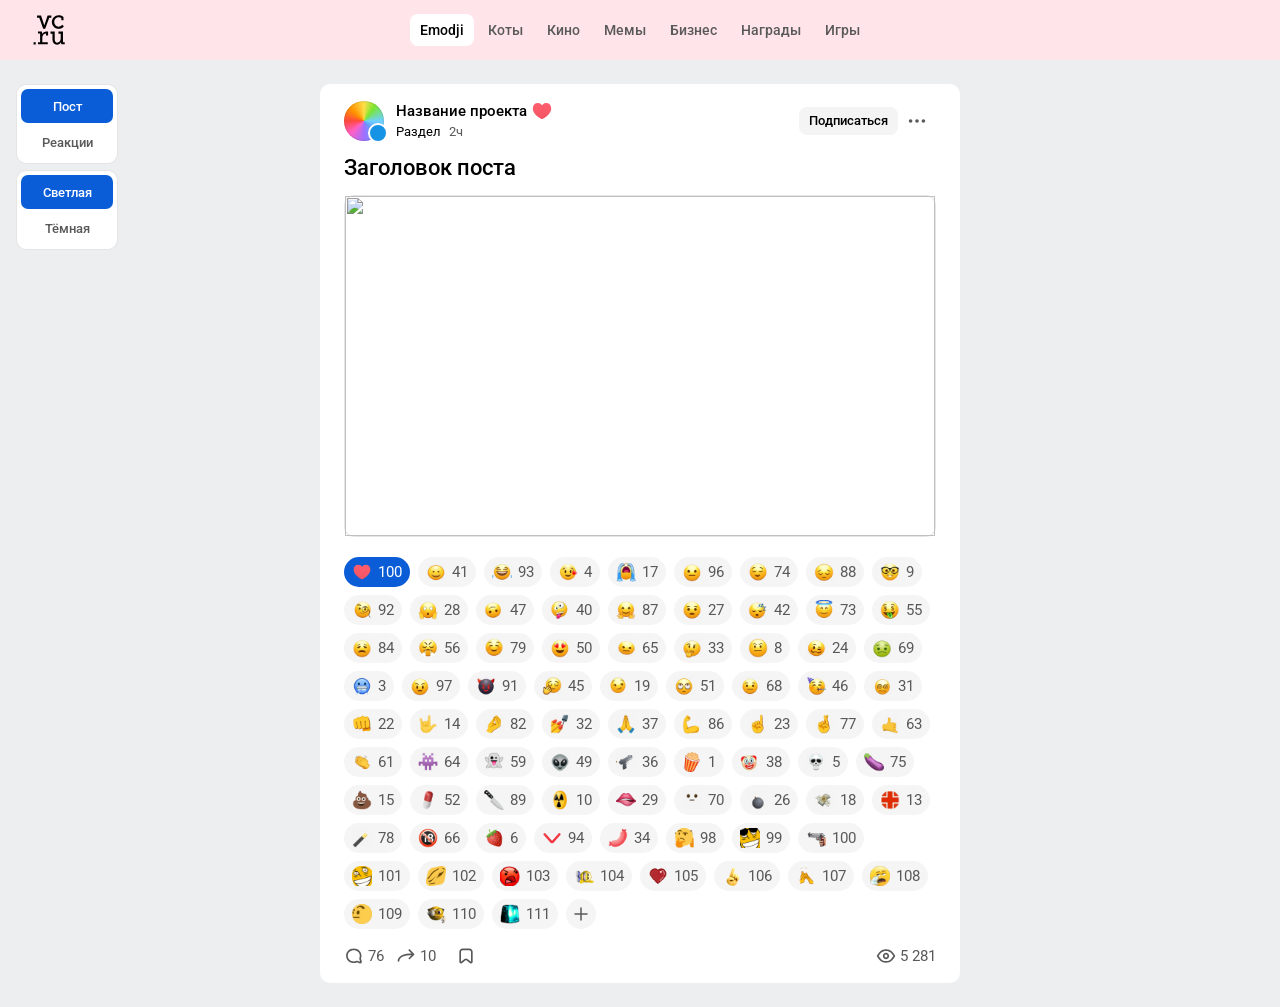
==== commit c73a5623: "Add files via upload" ====
--- a/reactions/index.html
+++ b/reactions/index.html
@@ -872,7 +872,6 @@
     'pepenervous.webp',
     'pepefeetswing.webp',
     'fine.webp',
-    'smart.webp',
     'girl.webp',
     'pikachu.png',
     'crackward.webp',
@@ -923,7 +922,6 @@
     '5cf1e3bf0fa1af2d6455411d.webp',
     '5d61b1b14932b21d9c332f1b.webp',
     '5d898f6bd2458468c1f485a1.webp',
-    '5e15e00c0550d42106b90042.webp',
     '5e1ab7e088e62a5f14dc534d.webp',
     '5e5300e6751afe7d553e4351.webp',
     '5e64710dd6581c3724c00f48.webp',
@@ -991,7 +989,6 @@
     'jmjtb.webp',
     'battery1.webp',
     'battery2.webp',
-    'money lottie.webp',
     'clippy windows xp microsoft office microsoft word ms office.webp',
     'pushpin objects joypixels thumbtack drawing pin.webp',
     'buttons pam.webp',
@@ -1154,7 +1151,7 @@
     'claps', 'invader', 'ghost', 'alien', 'Gun',
     'popcorn', 'clown', 'skull', 'eggplant', 'poop',
     'pill', 'knife', 'toxic', 'mouth', 'tongue',
-    'bomb', 'money', 'heal', 'magic_wand', 'police_car',
+    'bomb', 'money', 'heal', 'magic_wand',
     '18', 'strawberry', 'dislike', 'sausage',
     '5a40351d4884645e5706a6ee',
     '5a6b9e6f49a9c74a5742269e',
